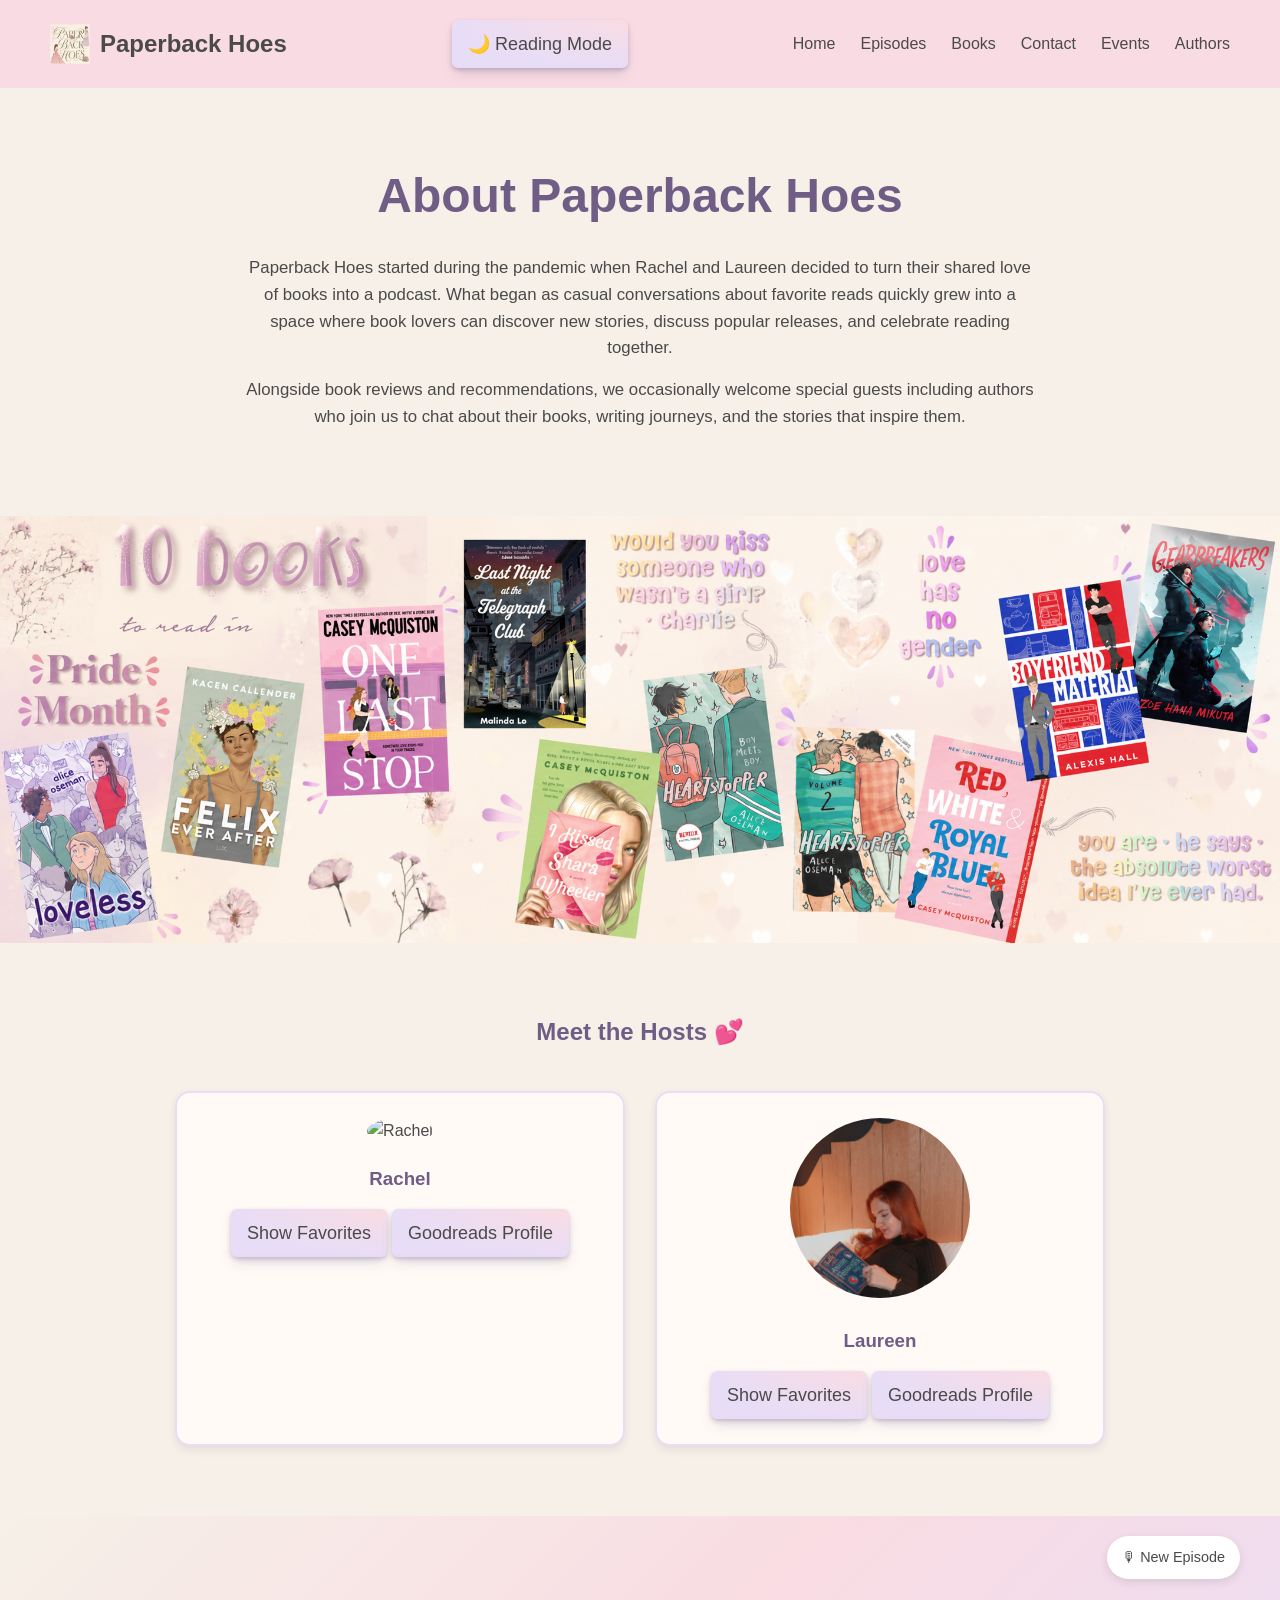
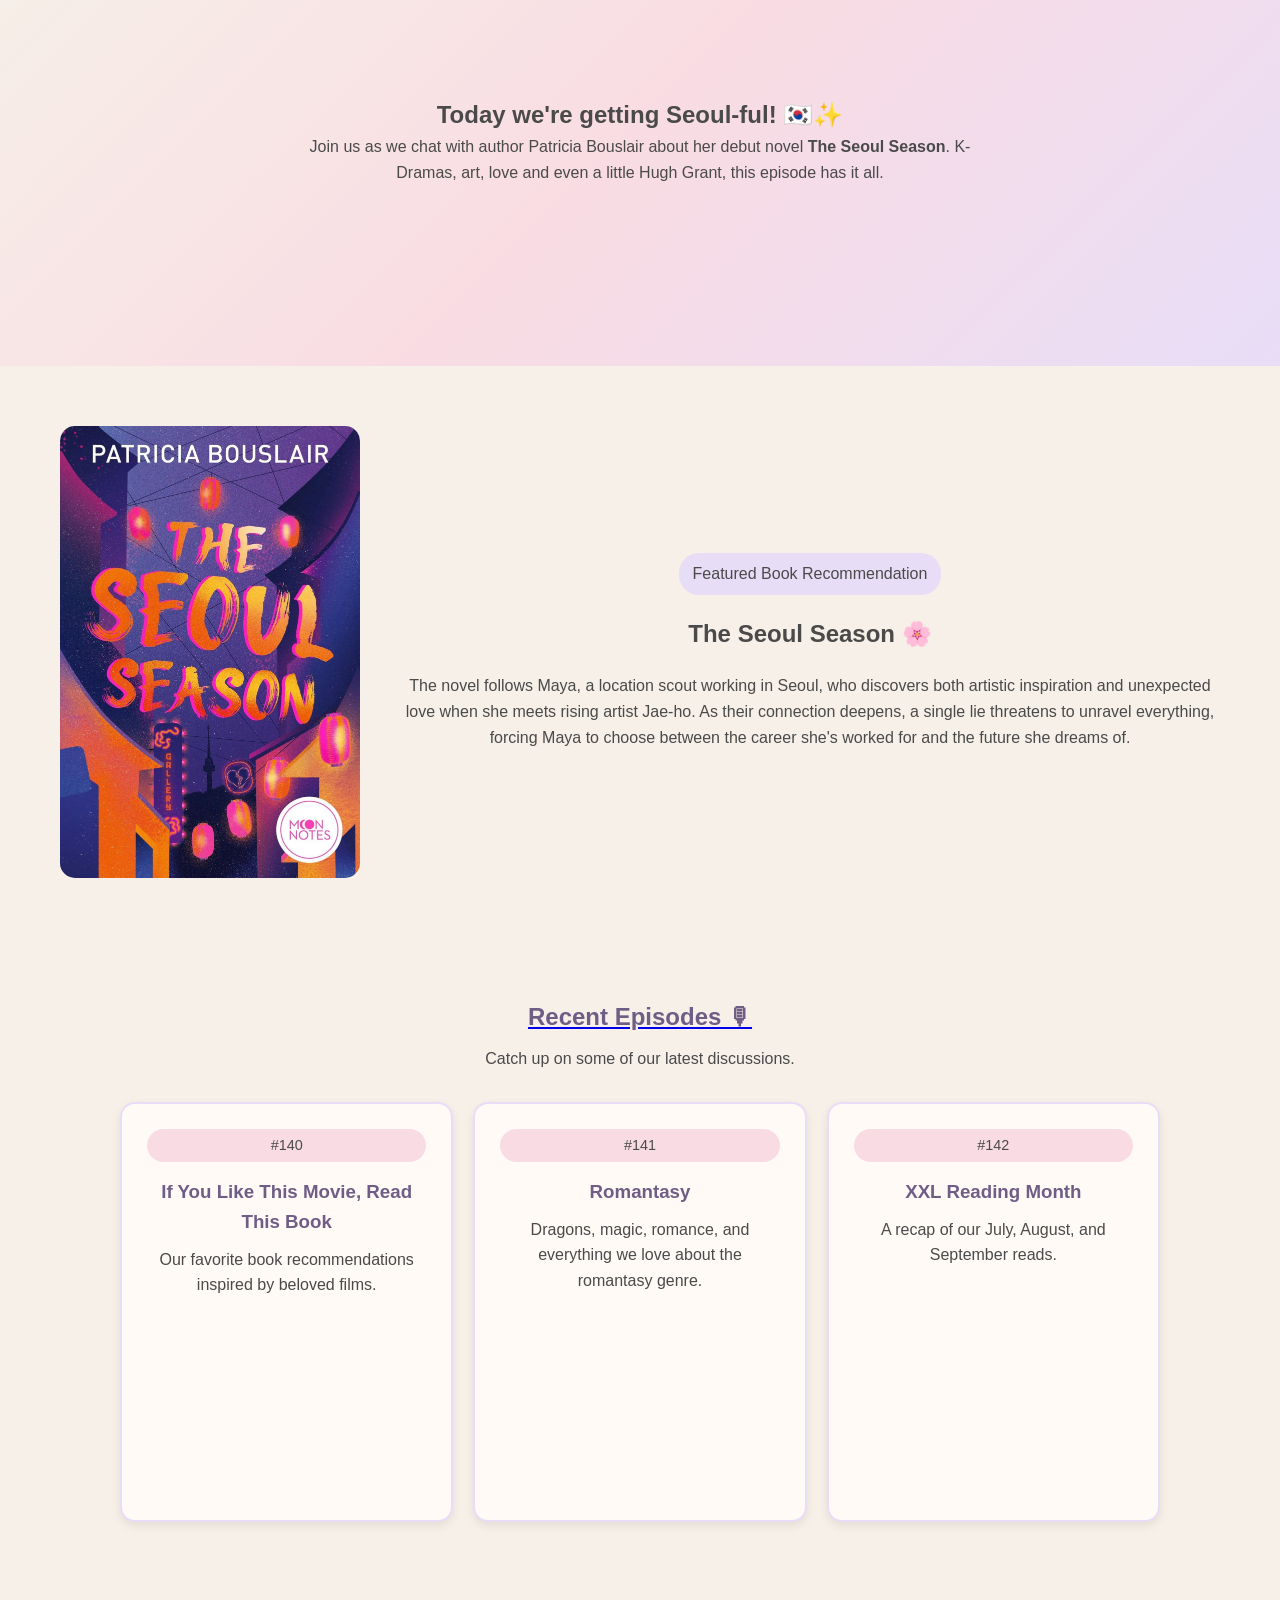
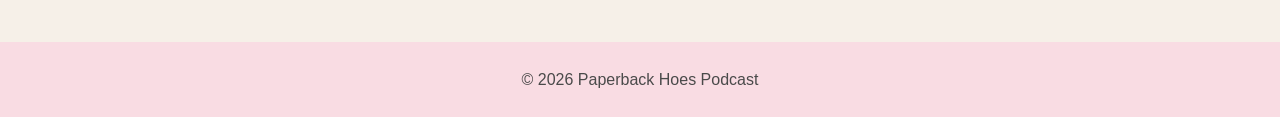
==== assignment3.html @ 50de9d7e "update buttons" ====
<!DOCTYPE html>
<html lang="en">
<head>
<meta charset="UTF-8">
<meta name="viewport" content="width=device-width, initial-scale=1.0">
<title>Paperback Hoes Podcast</title>
<link rel="stylesheet" href="css/style_assignment3.css">
</head>
<body>

<header>
    <div class="logo">
    <img src="images/cover.png" alt="Paperback Hoes Logo">
    <span>Paperback Hoes</span>
</div>

<button class="button-29">
    🌙 Reading Mode
</button>

    <nav>
        <ul>
            <li><a href="http://127.0.0.1:5500/assignment3.html">Home</a></li>
            <li><a href="http://127.0.0.1:5500/Episodes.html">Episodes</a></li>
            <li><a href="http://127.0.0.1:5500/Books.html">Books</a></li>
            <li><a href="http://127.0.0.1:5500/Contact.html">Contact</a></li>
            <li><a href="http://127.0.0.1:5500/Events.html">Events</a></li>
            <li><a href="http://127.0.0.1:5500/Authors.html">Authors</a></li>
        </ul>
    </nav>
</header>

<section class="about">

    <div class="about-text">
        <h1>About Paperback Hoes</h1>

        <p>
            Paperback Hoes started during the pandemic when Rachel and Laureen
            decided to turn their shared love of books into a podcast. What began
            as casual conversations about favorite reads quickly grew into a space
            where book lovers can discover new stories, discuss popular releases,
            and celebrate reading together.
        </p>

        <p>
            Alongside book reviews and recommendations, we occasionally welcome
            special guests including authors who join us to chat about their books,
            writing journeys, and the stories that inspire them.
        </p>

    </div>

</section>

<section class="banner">
    <img src="images/banner.png" alt="banner">

</section>

<section class="hosts">

    <h2>Meet the Hosts 💕</h2>

    <div class="hosts-container">

        <div class="host-card">

            <img src="images/Rachel.jpeg" alt="Rachel">

            <h3>Rachel</h3>

            <button class="button-29">Show Favorites</button>

            <div class="host-info">

                <p><strong>Favourite Series:</strong></p>
                <p>Throne of Glass</p>

                <p><strong>Favourite Standalone:</strong></p>
                <p>We Could Be Rats</p>

                <p><strong>Favourite Genre:</strong></p>
                <p>Fiction, Romance</p>

                <p><strong>Favourite Authors:</strong></p>
                <p>Emily R. Austin, Ali Hazelwood</p>

        </div>

            <a href="https://www.goodreads.com/user/show/84406194-rachel">
            <button class="button-29">Goodreads Profile</button>
            </a>

        </div>

        <div class="host-card">

            <img src="images/laureen.jpeg" alt="Laureen">

            <h3>Laureen</h3>

            <button class="button-29">Show Favorites</button>

            <div class="host-info">

                <p><strong>Favourite Series:</strong></p>
                <p>Sumpfloch Saga</p>

                <p><strong>Favourite Standalone:</strong></p>
                <p>Pride and Prejudice</p>

                <p><strong>Favourite Genre:</strong></p>
                <p>Fantasy</p>

                <p><strong>Favourite Author:</strong></p>
                <p>Ali Hazelwood</p>

        </div>

            <a href="https://www.goodreads.com/user/show/127442855-laureen-fay">
            <button class="button-29">Goodreads Profile</button>
            </a>

        </div>

    </div>

</section>


<section class="hero">

    <div class="sticker">🎙 New Episode</div>

    <h2>Today we're getting Seoul-ful! 🇰🇷✨</h2>

    <p>
        Join us as we chat with author Patricia Bouslair about
        her debut novel <strong>The Seoul Season</strong>.
        K-Dramas, art, love and even a little Hugh Grant,
        this episode has it all.
    </p>

</section>

<section class="episode">

    <div class="book-cover">
        <div class="placeholder">
            <img src="images/seoul.jpg" alt="The Seoul Season cover">
        </div>
    </div>

    <div class="episode-text">

        <div class="badge">
            Featured Book Recommendation
        </div>

        <h2>The Seoul Season 🌸</h2>

        <p>
            The novel follows Maya, a location scout working in Seoul, who discovers both artistic inspiration and unexpected love when she meets rising artist Jae-ho. 
            As their connection deepens, a single lie threatens to unravel everything, forcing Maya to choose between the career she's worked for and the future she dreams of.
        </p>

    </div>

</section>

<section class="recent-episodes">

    <a href="http://127.0.0.1:5500/Episodes.html">
    <h2>Recent Episodes 🎙</h2>
    </a>
    <p>Catch up on some of our latest discussions.</p>

    <div class="card-grid">

        <div class="card">
            <div class="episode-number">#140</div>
            <div class="card-content">
                <h3>If You Like This Movie, Read This Book</h3>
                <p>Our favorite book recommendations inspired by beloved films.</p>
            </div>

            <iframe
                src="https://open.spotify.com/embed/episode/0cV64gm0XC1V9WqXRkPX0o?theme=0"
                width="100%"
                height="152"
                frameborder="0"
                allow="autoplay; clipboard-write; encrypted-media; fullscreen; picture-in-picture">
            </iframe>
        </div>

        <div class="card">
            <div class="episode-number">#141</div>
            <div class="card-content">
                <h3>Romantasy</h3>
                <p>Dragons, magic, romance, and everything we love about the romantasy genre.</p>
            </div>

            <iframe
                src="https://open.spotify.com/embed/episode/1Q7d9I4uUA1XZAJbyN22fx?theme=0"
                width="100%"
                height="152"
                frameborder="0">
            </iframe>
        </div>

        <div class="card">
            <div class="episode-number">#142</div>
            <div class="card-content">
                <h3>XXL Reading Month</h3>
                <p>A recap of our July, August, and September reads.</p>
            </div>

            <iframe
                src="https://open.spotify.com/embed/episode/1L2dXxGiDwqfy2SEeNhaOF?theme=0"
                width="100%"
                height="152"
                frameborder="0">
            </iframe>
        </div>

    </div>

</section>

<footer>
    <p>© 2026 Paperback Hoes Podcast</p>
</footer>

<script src="js/script.js"></script>

</body>
</html>
---- css/style_assignment3.css ----
*{
    margin:0;
    padding:0;
    box-sizing:border-box;
}

body{
    font-family: Georgia, sans-serif;
    background:#F6F0E8;
    color:#4a4a4a;
    line-height:1.6;
}

h1{
    font-family: 'Great Vibes', 
}

header{
    background:#F9DCE3;
    padding:20px 50px;

    display:flex;
    justify-content:space-between;
    align-items:center;
}

.logo{
    display:flex;
    align-items:center;
    gap:10px;
    font-size:1.5rem;
    font-weight:bold;
}

.logo img{
    width:40px;
    height:40px;
    object-fit:cover;
}

body.dark-mode{
    background:#2d2d2d;
    color:white;
}

body.dark-mode header{
    background:#444;
}

body.dark-mode .about{
    background:#2d2d2d;
}

body.dark-mode .host-card{
    background:#444;
    color:white;
}

body.dark-mode footer{
    background:#444;
}

body.dark-mode .card{
    background:#444;
    color:white;
}

nav ul{
    display:flex;
    gap:25px;
    list-style:none;
}

nav a{
    text-decoration:none;
    color:#4a4a4a;
}

nav a:hover{
    color:#c68ab5; 
}

.banner{
    width:100%;
}

.banner img{
    width:100%;
    display:block;
    height:auto;
}

.about{
    display:flex;
    justify-content:center;
    padding:70px 50px;
    background:#F6F0E8;
}

.about-text{
    max-width:800px;
    text-align:center;
}

.about h1{
    margin-bottom:20px;
    font-size:3rem;
    color:#6f5d86;
}

.about p{
    margin-bottom:15px;
    font-size:1.05rem;
}

.hosts{
    padding:70px 50px;
    text-align:center;
}

.hosts h2{
    color:#6f5d86;
    margin-bottom:40px;
}

.hosts-container{
    display:flex;
    gap:30px;
    justify-content:center;
    flex-wrap:wrap;
}

.host-card{
    flex:1 1 350px;
    max-width:450px;

    background:#fffaf6;
    border:2px solid #E8DDF7;
    border-radius:15px;
    padding:25px;
    box-shadow:0 4px 10px rgba(0,0,0,.08);
}

.host-card img{
    width:180px;
    height:180px;
    object-fit:cover;
    border-radius:50%;
    margin-bottom:20px;
}

.host-info{
    display:none !important;
}

.host-info.show{
    display:block !important;
    margin-top:15px;
}

.host-card h3{
    color:#6f5d86;
    margin-bottom:15px;
}

.button-29 {
  align-items: center;
  appearance: none;
  background-image: radial-gradient(100% 100% at 100% 0, #F9DCE3 0, #E8DDF7 100%);
  border: 0;
  border-radius: 6px;
  box-shadow: rgba(111, 93, 134, .3) 0 2px 4px, rgba(111, 93, 134, .25) 0 7px 13px -3px, rgba(232, 221, 247, .6) 0 -3px 0 inset;
  box-sizing: border-box;
  color: #4a4a4a;
  cursor: pointer;
  display: inline-flex;
  font-family: Georgia, sans-serif;
  height: 48px;
  justify-content: center;
  line-height: 1;
  list-style: none;
  overflow: hidden;
  padding-left: 16px;
  padding-right: 16px;
  position: relative;
  text-align: left;
  text-decoration: none;
  transition: box-shadow .15s, transform .15s;
  user-select: none;
  -webkit-user-select: none;
  touch-action: manipulation;
  white-space: nowrap;
  will-change: box-shadow, transform;
  font-size: 18px;
}

.button-29:focus {
  box-shadow: #6f5d86 0 0 0 1.5px inset, rgba(111, 93, 134, .3) 0 2px 4px, rgba(111, 93, 134, .25) 0 7px 13px -3px, #6f5d86 0 -3px 0 inset;
}

.button-29:hover {
  box-shadow: rgba(111, 93, 134, .3) 0 4px 8px, rgba(111, 93, 134, .25) 0 7px 13px -3px, #6f5d86 0 -3px 0 inset;
  transform: translateY(-2px);
}

.button-29:active {
  box-shadow: #6f5d86 0 3px 7px inset;
  transform: translateY(2px);
}

.host-btn,
#themeBtn{
    display:inline-block;

    margin-top:15px;

    background:#F9DCE3;
    color:#4a4a4a;

    text-decoration:none;

    border:2px solid #4a4a4a;
    cursor:pointer;

    padding:10px 20px;
    border-radius:20px;

    font-size:1rem;
    font-family: Georgia, sans-serif;
    line-height:1.2;

    transition:0.3s ease;
}

.host-btn:hover,
#themeBtn:hover{
    background:#E8DDF7;
}

.hero{
    background:linear-gradient(
        135deg,
        #F6F0E8,
        #F9DCE3,
        #E8DDF7
    );

    min-height:50vh;

    display:flex;
    justify-content:center;
    align-items:center;
    flex-direction:column;

    text-align:center;
    padding:40px;
    position:relative;
}

.sticker{
    position:absolute;
    top:20px;
    right:40px;

    background:white;
    padding:10px 15px;
    border-radius:30px;
    font-size:.9rem;
    box-shadow:0 3px 8px rgba(0,0,0,.1);
}

.hero h1{
    font-size:3rem;
    margin-bottom:15px;
}

.hero p{
    max-width:700px;
}

.episode{
    display:flex;
    gap:40px;

    padding:60px;
    align-items:center;
}

.book-cover{
    max-width:300px;
}

.book-cover img{
    width:100%;
    height:auto;
    display:block;
    border-radius:15px;
}

.episode-text{
    flex:2;
    text-align:center;
}

.episode-text h2{
    margin-bottom:20px;
}

.badge{
    display:inline-block;
    background:#E8DDF7;
    padding:8px 14px;
    border-radius:20px;
    margin-bottom:20px;
}

.recent-episodes{
    padding:60px;
    text-align:center;
}

.recent-episodes h2{
    margin-bottom:10px;
    color:#6f5d86;
}

.recent-episodes p{
    margin-bottom:30px;
}

.card-grid{
    display:flex;
    flex-wrap:wrap;
    gap:20px;
}

.card{
    flex:1 1 250px;
    background:#fffaf6;
    border:2px solid #E8DDF7;
    border-radius:15px;
    padding:25px;
    box-shadow:0 4px 10px rgba(0,0,0,.08);
    display:flex;
    flex-direction:column;
}

.card-content{
    min-height:150px;
}

.card iframe{
    width:100%;
    margin-top:15px;
}

.card:hover{
    transform:translateY(-5px);
}

.card h3{
    color:#6f5d86;
    margin-bottom:10px;
}

.episode-number{
    display:inline-block;
    background:#F9DCE3;
    padding:5px 12px;
    border-radius:20px;
    margin-bottom:15px;
    font-size:0.9rem;
}

footer{
    background:#F9DCE3;
    text-align:center;
    padding:25px;
}

.random-book{
    text-align:center;
    padding:50px 50px 20px;
}

.random-book h1{
    color:#6f5d86;
    margin-bottom:10px;
    font-size:2.2rem;
}

.random-book p{
    max-width:600px;
    margin:0 auto 20px;
}

#floatingBooks{
    position:relative;
    width:100%;
    height:600px;
    overflow:hidden;
    transition: filter 0.5s ease;
}

#floatingBooks.blurred{
    filter: blur(4px) brightness(0.6);
}

#floatingBooks canvas{
    display:block;
}

.floating-book:hover{
    transform:scale(1.1);
}

/* Overlay-Backdrop */
.overlay-backdrop{
    display:none;
    position:fixed;
    top:0; left:0;
    width:100%; height:100%;
    background:rgba(0,0,0,0.5);
    z-index:1000;
    justify-content:center;
    align-items:center;
}

.overlay-backdrop.active{
    display:flex;
}

.book-display{
    display:flex;
    gap:30px;
    align-items:center;
    background:#fffaf6;
    border-radius:20px;
    padding:40px;
    max-width:700px;
    width:90%;
    box-shadow:0 20px 50px rgba(0,0,0,.3);
    position:relative;
}

.book-display img{
    width:220px;
    border-radius:12px;
    box-shadow:0 10px 25px rgba(0,0,0,.25);
}

.book-info-text{
    text-align:left;
}

.book-info-text h2{
    color:#6f5d86;
    margin-bottom:10px;
}

#closeOverlay{
    position:absolute;
    top:10px;
    right:15px;
    background:none;
    border:none;
    font-size:1.5rem;
    cursor:pointer;
}

.contact-content{
    display:flex;
    gap:50px;
    justify-content:center;
    align-items:flex-start;
    flex-wrap:wrap;
    padding:60px 50px 80px;
}

.contact-form-wrapper,
.instagram-wrapper{
    flex:1 1 400px;
    max-width:500px;
}

.contact-form-wrapper h2,
.instagram-wrapper h2{
    color:#6f5d86;
    margin-bottom:20px;
    text-align:center;
}

.contact-form{
    display:flex;
    flex-direction:column;
    gap:8px;

    background:#fffaf6;
    border:2px solid #E8DDF7;
    border-radius:15px;
    padding:30px;
    box-shadow:0 4px 10px rgba(0,0,0,.08);
}

.contact-form label{
    font-weight:bold;
    margin-top:10px;
    color:#4a4a4a;
}

.contact-form input[type="text"],
.contact-form textarea,
.contact-form select{
    padding:10px 12px;
    border:2px solid #E8DDF7;
    border-radius:10px;
    font-family:Georgia, sans-serif;
    font-size:1rem;
    background:#F6F0E8;
    color:#4a4a4a;
    resize:vertical;
}

.contact-form input[type="text"]:focus,
.contact-form textarea:focus,
.contact-form select:focus{
    outline:none;
    border-color:#c68ab5;
}

.role-select{
    border:none;
    margin-top:10px;
    padding:0;
}

.role-select legend{
    font-weight:bold;
    margin-bottom:8px;
}

.radio-label{
    margin-right:20px;
    font-weight:normal;
    display:inline-flex;
    align-items:center;
    gap:6px;
    cursor:pointer;
}

.instagram-wrapper{
    text-align:center;
}

.instagram-wrapper a{
    color:#6f5d86;
    font-weight:bold;
    text-decoration:none;
}

.instagram-wrapper a:hover{
    text-decoration:underline;
}

.instagram-feed{
    margin-top:20px;
    background:#fffaf6;
    border:2px solid #E8DDF7;
    border-radius:15px;
    padding:15px;
    box-shadow:0 4px 10px rgba(0,0,0,.08);
    min-height:300px;
}

.feed-placeholder{
    color:#999;
    padding:100px 20px;
    font-style:italic;
}

@media(max-width:768px){
    .contact-content{
        flex-direction:column;
        align-items:center;
    }
}

@media(max-width:768px){

    header{
        flex-direction:column;
        gap:15px;
    }

    .episode{
        flex-direction:column;
    }

    .hero h1{
        font-size:2rem;
    }
}

.search-bar{
    display:flex;
    justify-content:center;
    padding:0 60px;
    margin-bottom:25px;
}

.search-bar input{
    width:100%;
    max-width:450px;

    padding:12px 20px;
    border:2px solid #E8DDF7;
    border-radius:25px;

    font-family:Georgia, sans-serif;
    font-size:1rem;
    color:#4a4a4a;
    background:#fffaf6;
}

.search-bar input:focus{
    outline:none;
    border-color:#c68ab5;
}

.search-bar{
    display:flex;
    justify-content:center;
    align-items:center;
    gap:10px;
    padding:0 60px;
    margin-bottom:25px;
}

#filterToggleBtn:hover{
    background:#E8DDF7;
}

#filterToggleBtn.active{
    background:#6f5d86;
    color:#fffaf6;
    border-color:#6f5d86;
}

.tag-filter{
    display:none;   
    flex-wrap:wrap;
    justify-content:center;
    gap:10px;

    padding:0 60px;
    margin-bottom:35px;
}

.tag-filter.show{
    display:flex;   
}

.tag-btn{
    background:#F9DCE3;
    color:#4a4a4a;

    border:2px solid #4a4a4a;
    cursor:pointer;

    padding:8px 18px;
    border-radius:20px;

    font-size:0.9rem;
    font-family:Georgia, sans-serif;

    transition:0.3s ease;
}

.tag-btn:hover{
    background:#E8DDF7;
}

.tag-btn.active{
    background:#6f5d86;
    color:#fffaf6;
    border-color:#6f5d86;
}

.tags{
    margin-top:12px;
    display:flex;
    flex-wrap:wrap;
    gap:6px;
}

.tag-badge{
    display:inline-block;
    background:#E8DDF7;
    color:#4a4a4a;

    border-radius:12px;
    padding:4px 12px;
    font-size:0.8rem;
}

.no-results{
    text-align:center;
    color:#999;
    font-style:italic;
    padding:40px 0;
}

.card-grid{
    padding:0 60px 60px;
}

body.dark-mode .search-bar input{
    background:#444;
    color:white;
    border-color:#666;
}

body.dark-mode .tag-btn{
    background:#555;
    color:white;
    border-color:#888;
}

body.dark-mode .tag-btn.active{
    background:#E8DDF7;
    color:#2d2d2d;
    border-color:#E8DDF7;
}

body.dark-mode .tag-badge{
    background:#555;
    color:white;
}

body.dark-mode .no-results{
    color:#aaa;
}

body.dark-mode #filterToggleBtn{
    background:#555;
    color:white;
    border-color:#888;
}

body.dark-mode #filterToggleBtn.active{
    background:#E8DDF7;
    color:#2d2d2d;
}

#map {
    height: 600px;
    width: 100%;
}
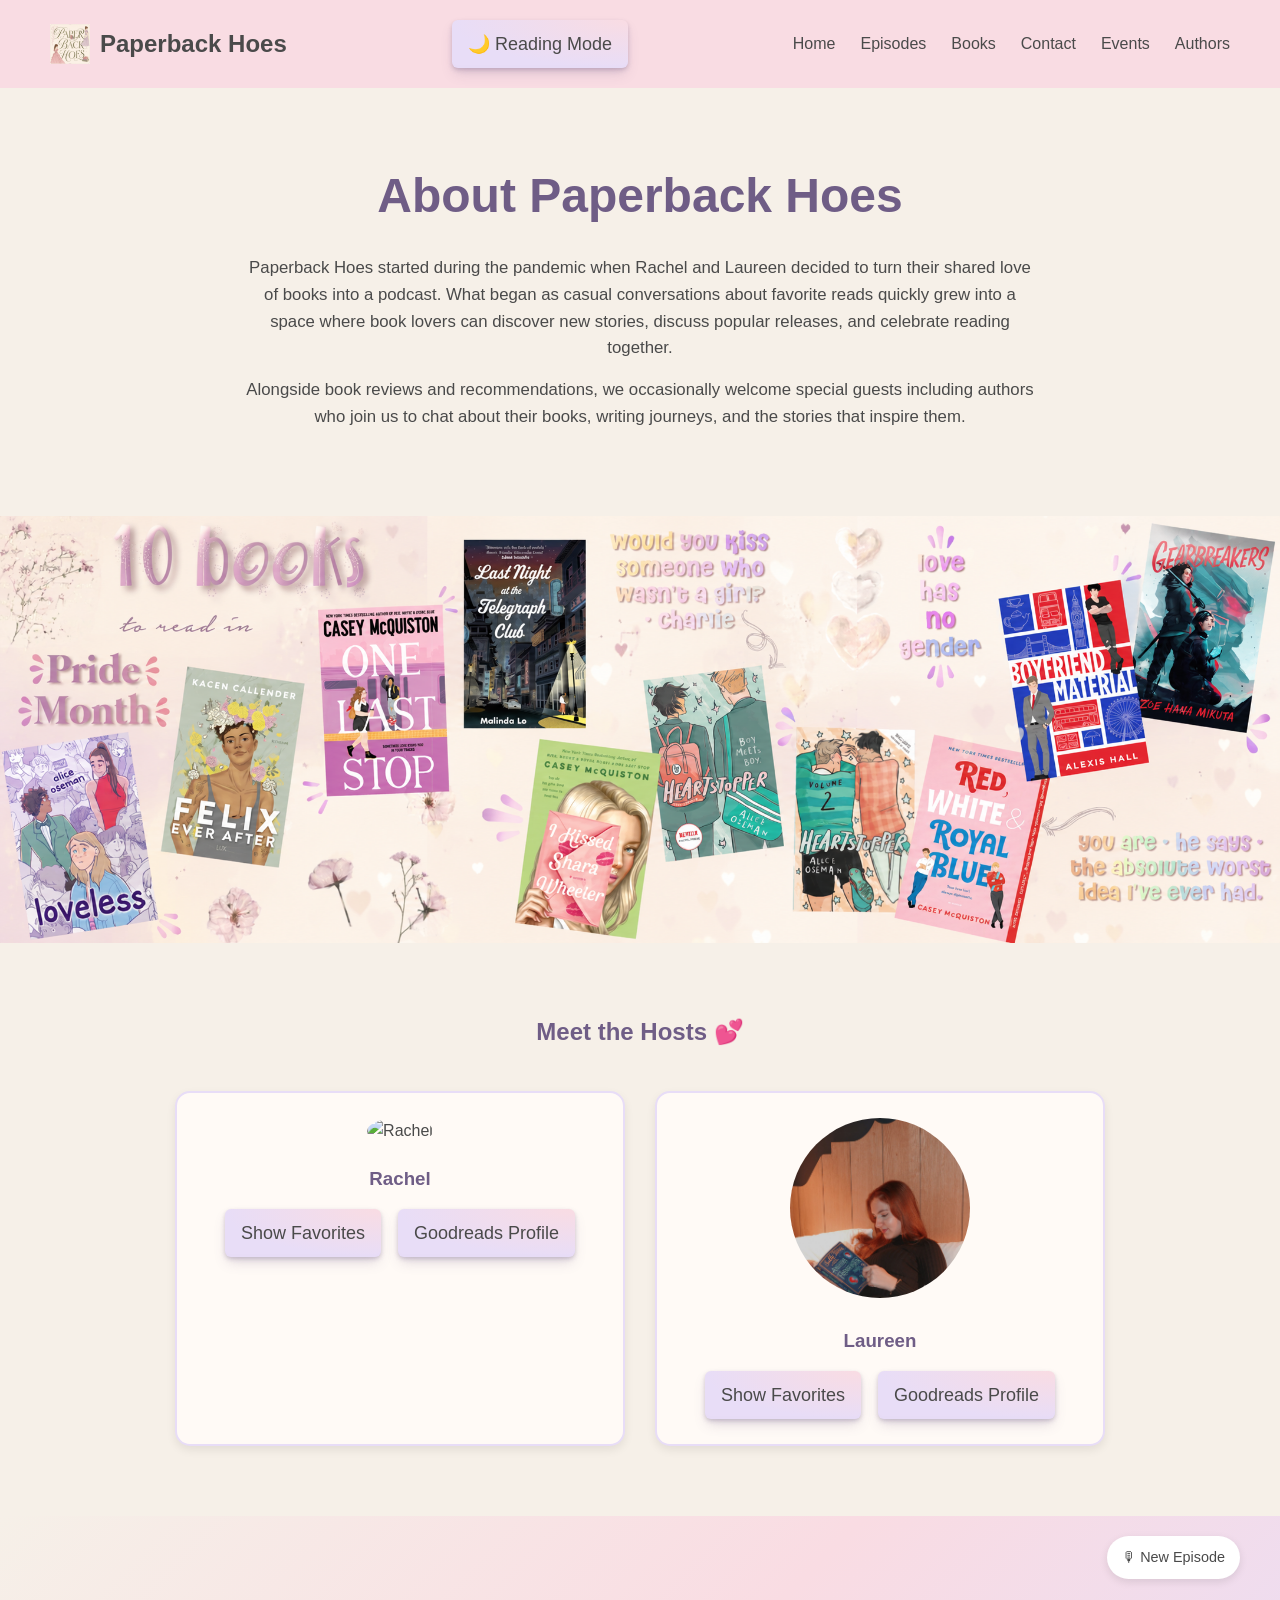
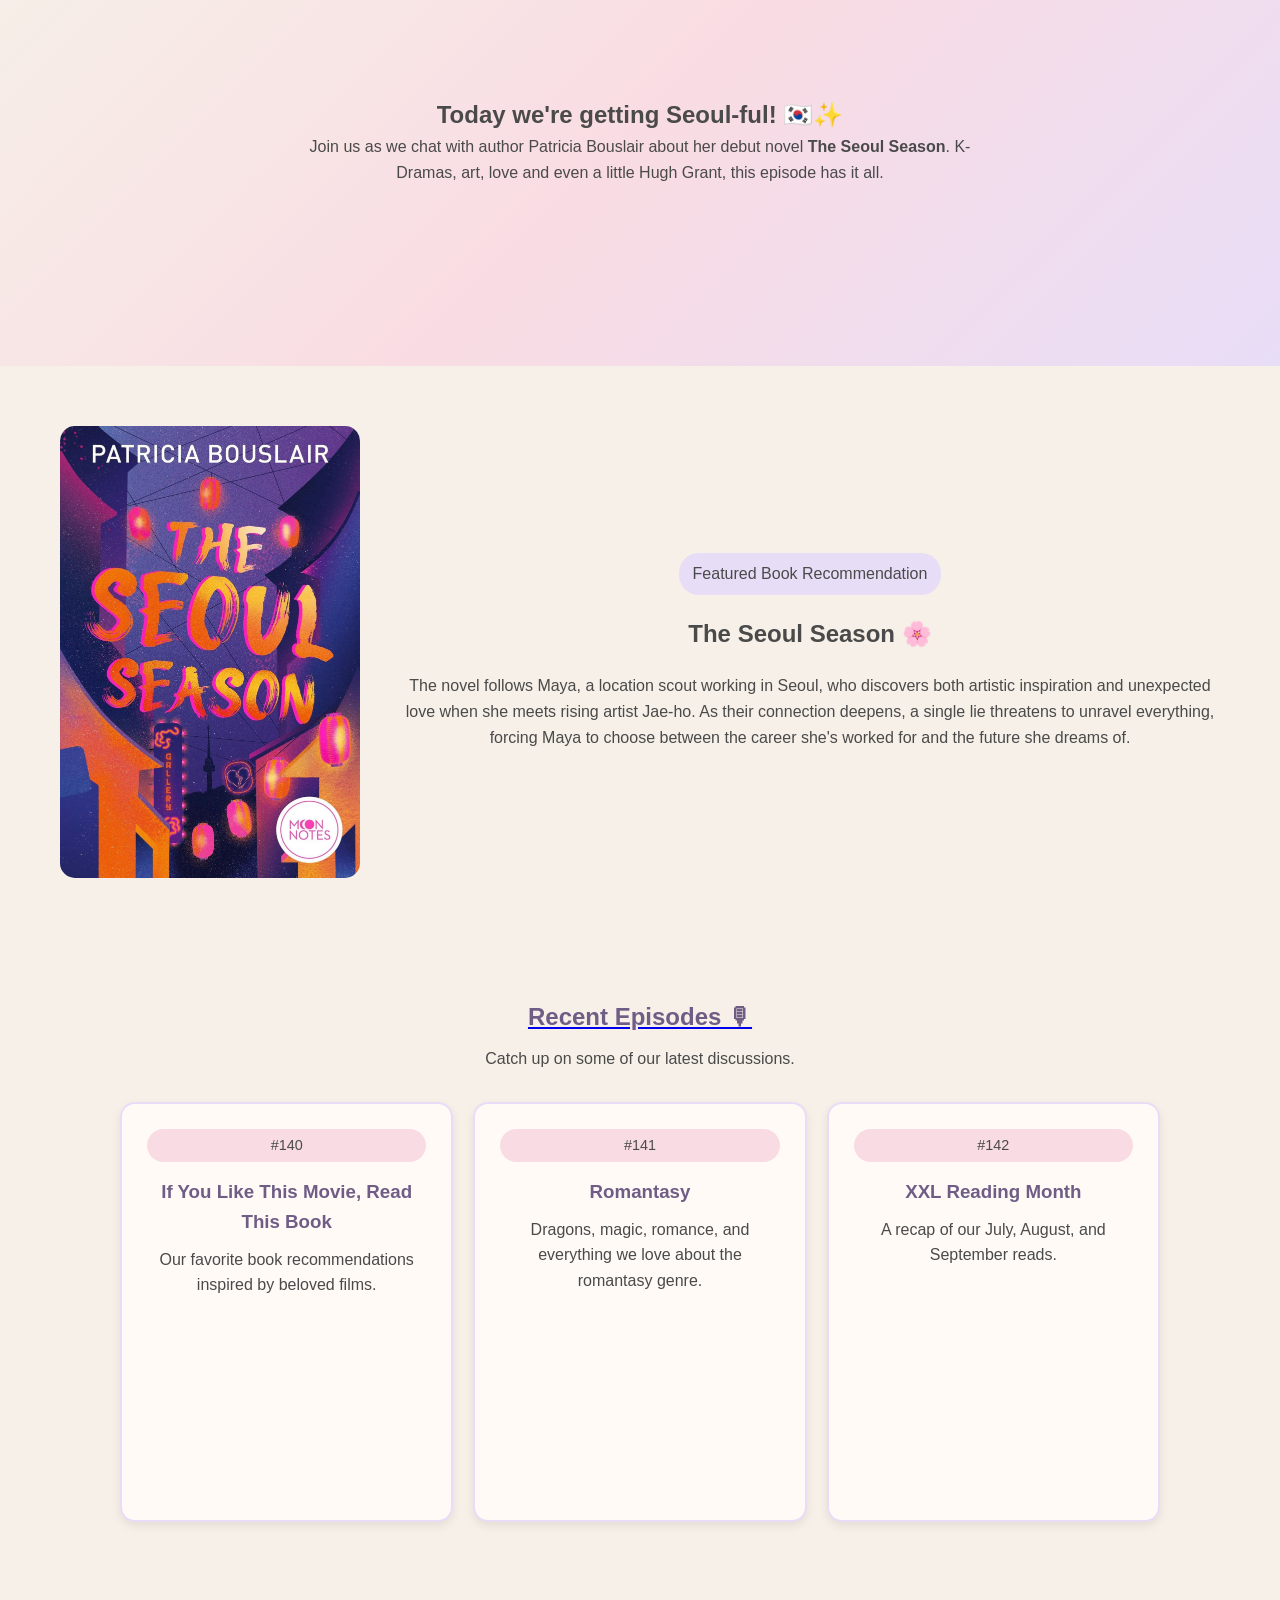
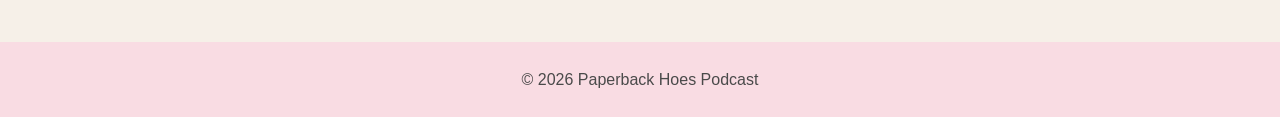
==== commit 00e45687: "update episode page" ====
--- a/assignment3.html
+++ b/assignment3.html
@@ -14,7 +14,7 @@
     <span>Paperback Hoes</span>
 </div>
 
-<button class="button-29">
+<button class="button-29" id="themeBtn">
     🌙 Reading Mode
 </button>
 
@@ -70,7 +70,7 @@
 
             <h3>Rachel</h3>
 
-            <button class="button-29">Show Favorites</button>
+            <button class="host-btn">Show Favorites</button>
 
             <div class="host-info">
 
@@ -100,7 +100,7 @@
 
             <h3>Laureen</h3>
 
-            <button class="button-29">Show Favorites</button>
+            <button class="host-btn">Show Favorites</button>
 
             <div class="host-info">
 
@@ -148,7 +148,7 @@
 
     <div class="book-cover">
         <div class="placeholder">
-            <img src="images/seoul.jpg" alt="The Seoul Season cover">
+            <img src="images/seoul.jpeg" alt="The Seoul Season cover">
         </div>
     </div>
 
--- a/css/style_assignment3.css
+++ b/css/style_assignment3.css
@@ -163,6 +163,8 @@
     margin-bottom:15px;
 }
 
+.host-btn,
+#themeBtn,
 .button-29 {
   align-items: center;
   appearance: none;
@@ -198,43 +200,20 @@
   box-shadow: #6f5d86 0 0 0 1.5px inset, rgba(111, 93, 134, .3) 0 2px 4px, rgba(111, 93, 134, .25) 0 7px 13px -3px, #6f5d86 0 -3px 0 inset;
 }
 
+.host-btn:hover,
+#themeBtn:hover,
 .button-29:hover {
   box-shadow: rgba(111, 93, 134, .3) 0 4px 8px, rgba(111, 93, 134, .25) 0 7px 13px -3px, #6f5d86 0 -3px 0 inset;
   transform: translateY(-2px);
 }
 
+.host-btn{
+    margin-right: 12px;
+}
+
 .button-29:active {
   box-shadow: #6f5d86 0 3px 7px inset;
   transform: translateY(2px);
-}
-
-.host-btn,
-#themeBtn{
-    display:inline-block;
-
-    margin-top:15px;
-
-    background:#F9DCE3;
-    color:#4a4a4a;
-
-    text-decoration:none;
-
-    border:2px solid #4a4a4a;
-    cursor:pointer;
-
-    padding:10px 20px;
-    border-radius:20px;
-
-    font-size:1rem;
-    font-family: Georgia, sans-serif;
-    line-height:1.2;
-
-    transition:0.3s ease;
-}
-
-.host-btn:hover,
-#themeBtn:hover{
-    background:#E8DDF7;
 }
 
 .hero{
@@ -329,13 +308,13 @@
 }
 
 .card-grid{
-    display:flex;
-    flex-wrap:wrap;
+    display:grid;
+    grid-template-columns: repeat(auto-fill, minmax(280px, 1fr));
     gap:20px;
+    align-items:stretch;
 }
 
 .card{
-    flex:1 1 250px;
     background:#fffaf6;
     border:2px solid #E8DDF7;
     border-radius:15px;
@@ -343,15 +322,31 @@
     box-shadow:0 4px 10px rgba(0,0,0,.08);
     display:flex;
     flex-direction:column;
+    height:100%;
+    overflow:hidden;
 }
 
 .card-content{
-    min-height:150px;
+    flex:1;
+    display:flex;
+    flex-direction:column;
+}
+
+.card-content p{
+    display:-webkit-box;
+    -webkit-line-clamp:3;
+    line-clamp:3;
+    -webkit-box-orient:vertical;
+    overflow:hidden;
+    text-overflow:ellipsis;
 }
 
 .card iframe{
     width:100%;
+    max-width:100%;
+    display:block;
     margin-top:15px;
+    border:none;
 }
 
 .card:hover{
@@ -380,13 +375,7 @@
 
 .random-book{
     text-align:center;
-    padding:50px 50px 20px;
-}
-
-.random-book h1{
-    color:#6f5d86;
-    margin-bottom:10px;
-    font-size:2.2rem;
+    padding:20px 50px 20px;
 }
 
 .random-book p{
@@ -714,6 +703,14 @@
     padding:0 60px 60px;
 }
 
+.card-book-cover {
+    width: 100%;
+    height: 320px;
+    object-fit: cover;
+    border-radius: 10px;
+    margin-bottom: 20px;
+}
+
 body.dark-mode .search-bar input{
     background:#444;
     color:white;
@@ -755,4 +752,193 @@
 #map {
     height: 600px;
     width: 100%;
+    max-width: 900px;
+    margin: 0 auto 60px;
+    border-radius: 15px;
+    overflow: hidden;
+}
+
+.event-overlay {
+    position: fixed;
+    inset: 0;
+
+    display: flex;
+    justify-content: center;
+    align-items: center;
+
+    background: rgba(45, 45, 45, 0.45);
+
+    backdrop-filter: blur(7px);
+    -webkit-backdrop-filter: blur(7px);
+
+    z-index: 9999;
+
+    opacity: 0;
+    visibility: hidden;
+
+    transition: opacity 0.3s ease, visibility 0.3s ease;
+}
+
+.event-overlay.active {
+    opacity: 1;
+    visibility: visible;
+}
+
+.event-modal {
+    position: relative;
+
+    display: flex;
+
+    width: 90%;
+    max-width: 800px;
+
+    background: #fffaf6;
+
+    border: 2px solid #E8DDF7;
+    border-radius: 20px;
+
+    overflow: hidden;
+
+    box-shadow: 0 20px 50px rgba(0,0,0,.3);
+
+    transform: translateY(20px) scale(0.97);
+
+    transition: transform 0.3s ease;
+}
+
+.event-overlay.active .event-modal {
+    transform: translateY(0) scale(1);
+}
+
+.event-modal img {
+    width: 45%;
+    min-height: 400px;
+
+    object-fit: cover;
+}
+
+.event-content {
+    flex: 1;
+
+    padding: 45px;
+
+    display: flex;
+    flex-direction: column;
+    justify-content: center;
+}
+
+
+.event-city {
+    color: #c68ab5;
+
+    text-transform: uppercase;
+    letter-spacing: 2px;
+
+    font-size: 0.85rem;
+    font-weight: bold;
+
+    margin-bottom: 10px;
+}
+
+
+.event-content h2 {
+    color: #6f5d86;
+
+    font-size: 2.3rem;
+
+    margin-bottom: 15px;
+}
+
+
+.event-date {
+    display: inline-block;
+
+    background: #E8DDF7;
+
+    padding: 7px 14px;
+
+    border-radius: 20px;
+
+    font-size: 0.9rem;
+    font-weight: bold;
+
+    width: fit-content;
+
+    margin-bottom: 20px;
+}
+
+
+.event-content #event-description {
+    line-height: 1.7;
+}
+
+.event-close {
+    position: absolute;
+
+    top: 12px;
+    right: 12px;
+
+    width: 40px;
+    height: 40px;
+
+    border: none;
+    border-radius: 50%;
+
+    background: #F9DCE3;
+
+    color: #4a4a4a;
+
+    font-size: 1.6rem;
+
+    cursor: pointer;
+
+    z-index: 2;
+
+    transition: 0.3s ease;
+}
+
+
+.event-close:hover {
+    background: #E8DDF7;
+
+    transform: rotate(90deg);
+}
+
+body.dark-mode .event-modal {
+    background: #444;
+    color: white;
+}
+
+body.dark-mode .event-content h2 {
+    color: #E8DDF7;
+}
+
+body.dark-mode .event-close {
+    background: #E8DDF7;
+    color: #2d2d2d;
+}
+
+@media (max-width: 700px) {
+
+    .event-modal {
+        flex-direction: column;
+
+        max-height: 90vh;
+
+        overflow-y: auto;
+    }
+
+    .event-modal img {
+        width: 100%;
+        height: 250px;
+        min-height: 0;
+    }
+
+    .event-content {
+        padding: 30px;
+    }
+
+    .event-content h2 {
+        font-size: 1.8rem;
+    }
 }
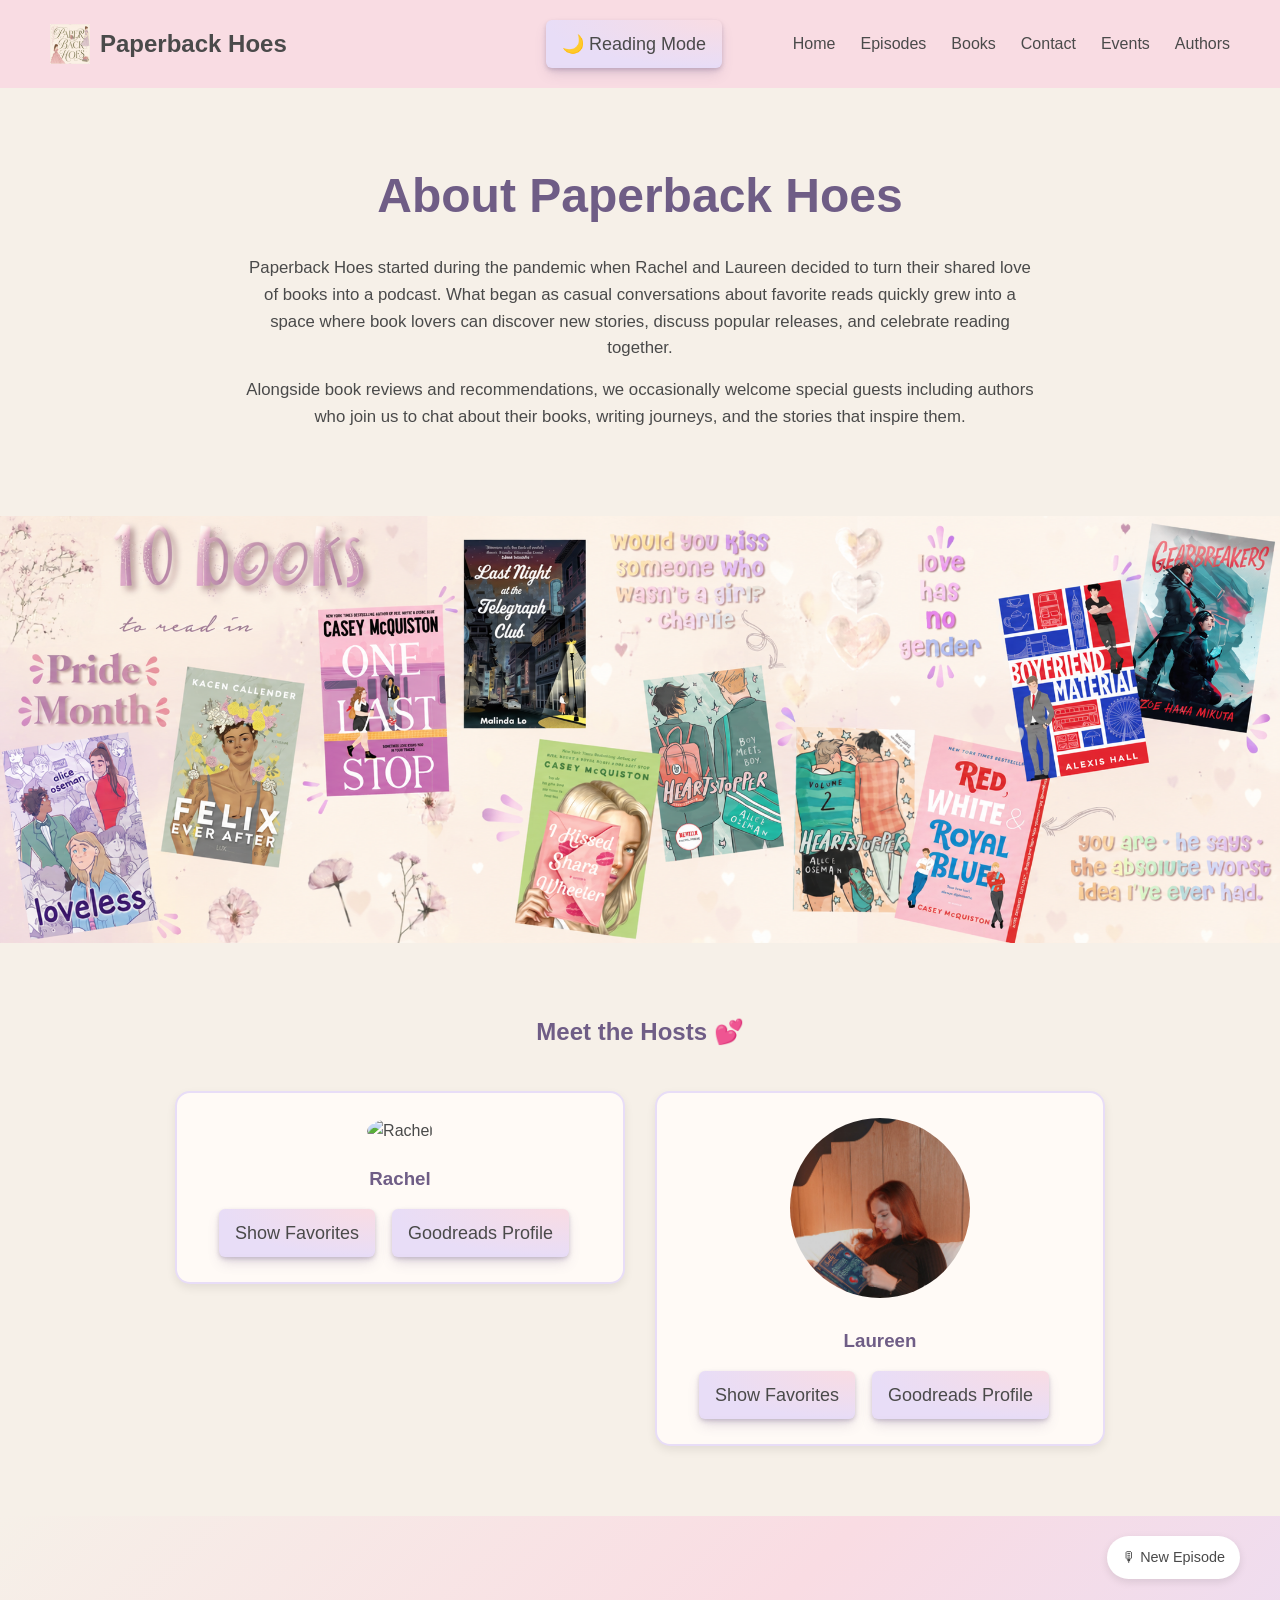
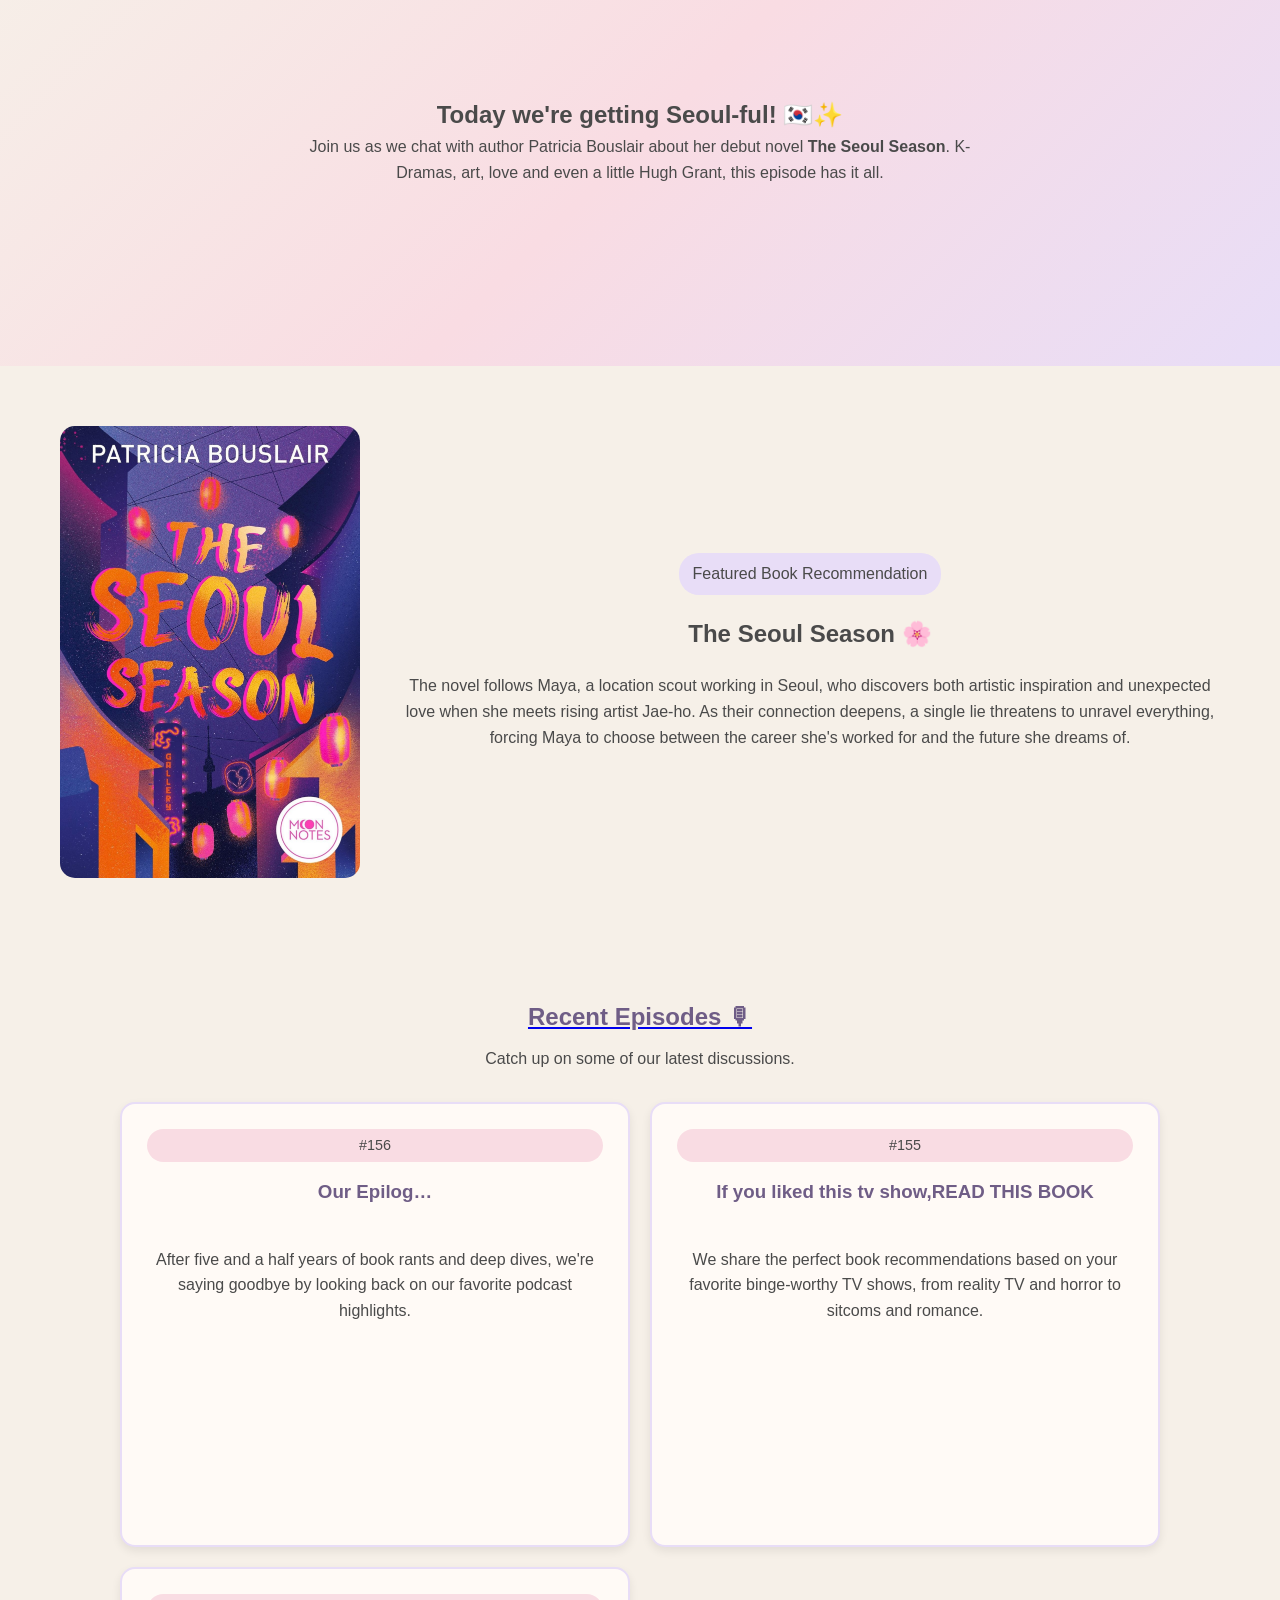
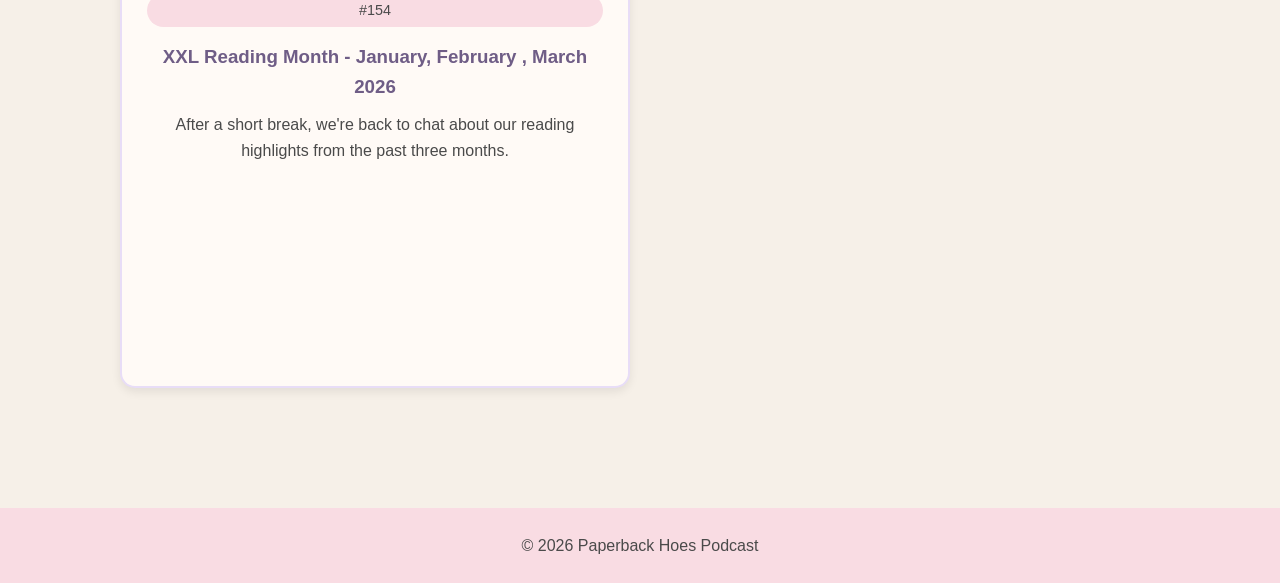
==== commit 6f6a4914: "update cards" ====
--- a/assignment3.html
+++ b/assignment3.html
@@ -179,14 +179,14 @@
     <div class="card-grid">
 
         <div class="card">
-            <div class="episode-number">#140</div>
+            <div class="episode-number">#156</div>
             <div class="card-content">
-                <h3>If You Like This Movie, Read This Book</h3>
-                <p>Our favorite book recommendations inspired by beloved films.</p>
+                <h3>Our Epilog…</h3>
+                <p>After five and a half years of book rants and deep dives, we're saying goodbye by looking back on our favorite podcast highlights.</p>
             </div>
 
             <iframe
-                src="https://open.spotify.com/embed/episode/0cV64gm0XC1V9WqXRkPX0o?theme=0"
+                src="https://open.spotify.com/embed/episode/4tiE4qY6LY1gNNeCX5TkGf?theme=0"
                 width="100%"
                 height="152"
                 frameborder="0"
@@ -195,32 +195,34 @@
         </div>
 
         <div class="card">
-            <div class="episode-number">#141</div>
+            <div class="episode-number">#155</div>
             <div class="card-content">
-                <h3>Romantasy</h3>
-                <p>Dragons, magic, romance, and everything we love about the romantasy genre.</p>
-            </div>
+                <h3>If you liked this tv show,READ THIS BOOK</h3>
+                <p>We share the perfect book recommendations based on your favorite binge-worthy TV shows, from reality TV and horror to sitcoms and romance.</p>
+        </div>
 
             <iframe
-                src="https://open.spotify.com/embed/episode/1Q7d9I4uUA1XZAJbyN22fx?theme=0"
+                src="https://open.spotify.com/embed/episode/0Ch9KAE8AILzZSP476qrtH?theme=0"
                 width="100%"
                 height="152"
-                frameborder="0">
+                frameborder="0"
+                allow="autoplay; clipboard-write; encrypted-media; fullscreen; picture-in-picture">
             </iframe>
         </div>
 
         <div class="card">
-            <div class="episode-number">#142</div>
-            <div class="card-content">
-                <h3>XXL Reading Month</h3>
-                <p>A recap of our July, August, and September reads.</p>
-            </div>
+        <div class="episode-number">#154</div>
+        <div class="card-content">
+            <h3>XXL Reading Month - January, February , March 2026</h3>
+            <p>After a short break, we're back to chat about our reading highlights from the past three months.</p>
+        </div>
 
             <iframe
-                src="https://open.spotify.com/embed/episode/1L2dXxGiDwqfy2SEeNhaOF?theme=0"
+                src="https://open.spotify.com/embed/episode/2VPAhWcRY93mxbFCHllkCA?theme=0"
                 width="100%"
                 height="152"
-                frameborder="0">
+                frameborder="0"
+                allow="autoplay; clipboard-write; encrypted-media; fullscreen; picture-in-picture">
             </iframe>
         </div>
 
--- a/css/style_assignment3.css
+++ b/css/style_assignment3.css
@@ -19,9 +19,10 @@
     background:#F9DCE3;
     padding:20px 50px;
 
-    display:flex;
-    justify-content:space-between;
+    display:grid;
+    grid-template-columns: minmax(0, 1fr) auto minmax(0, 1fr);
     align-items:center;
+    gap: 20px;
 }
 
 .logo{
@@ -30,6 +31,7 @@
     gap:10px;
     font-size:1.5rem;
     font-weight:bold;
+    justify-self:start;
 }
 
 .logo img{
@@ -39,16 +41,28 @@
 }
 
 body.dark-mode{
-    background:#2d2d2d;
+    background:#444;
     color:white;
 }
 
 body.dark-mode header{
+    background:#6f5d86;
+}
+
+body.dark-mode nav a{
+    color:white;
+}
+
+body.dark-mode nav a:hover{
+    color:#c68ab5;
+}
+
+body.dark-mode .about{
     background:#444;
 }
 
-body.dark-mode .about{
-    background:#2d2d2d;
+body.dark-mode .about h1{
+    color:#c68ab5;
 }
 
 body.dark-mode .host-card{
@@ -56,6 +70,15 @@
     color:white;
 }
 
+body.dark-mode .hosts h2{
+    color:#c68ab5;
+    margin-bottom:40px;
+}
+body.dark-mode .host-card h3{
+    color:#c68ab5;
+    margin-bottom:10px;
+}
+
 body.dark-mode footer{
     background:#444;
 }
@@ -63,6 +86,10 @@
 body.dark-mode .card{
     background:#444;
     color:white;
+}
+
+nav{
+    justify-self:end;
 }
 
 nav ul{
@@ -128,6 +155,7 @@
     gap:30px;
     justify-content:center;
     flex-wrap:wrap;
+    align-items:flex-start;
 }
 
 .host-card{
@@ -179,11 +207,14 @@
   font-family: Georgia, sans-serif;
   height: 48px;
   justify-content: center;
+  justify-self: center;
   line-height: 1;
   list-style: none;
   overflow: hidden;
   padding-left: 16px;
   padding-right: 16px;
+  margin-right: 12px;
+  min-width: 16s0px;
   position: relative;
   text-align: left;
   text-decoration: none;
@@ -309,9 +340,9 @@
 
 .card-grid{
     display:grid;
-    grid-template-columns: repeat(auto-fill, minmax(280px, 1fr));
+    grid-template-columns: repeat(auto-fill, minmax(340px, 1fr));
     gap:20px;
-    align-items:stretch;
+    align-items:start;
 }
 
 .card{
@@ -322,8 +353,17 @@
     box-shadow:0 4px 10px rgba(0,0,0,.08);
     display:flex;
     flex-direction:column;
-    height:100%;
-    overflow:hidden;
+    overflow:visible;
+}
+
+.card iframe{
+    width:100%;
+    min-width:300px;
+    max-width:100%;
+    display:block;
+    margin-top:15px;
+    border:none;
+    border-radius:12px;
 }
 
 .card-content{
@@ -341,14 +381,6 @@
     text-overflow:ellipsis;
 }
 
-.card iframe{
-    width:100%;
-    max-width:100%;
-    display:block;
-    margin-top:15px;
-    border:none;
-}
-
 .card:hover{
     transform:translateY(-5px);
 }
@@ -356,6 +388,12 @@
 .card h3{
     color:#6f5d86;
     margin-bottom:10px;
+    min-height: 3.2em;
+    display:-webkit-box;
+    -webkit-line-clamp:2;
+    line-clamp:2;
+    -webkit-box-orient:vertical;
+    overflow:hidden;
 }
 
 .episode-number{
@@ -371,90 +409,6 @@
     background:#F9DCE3;
     text-align:center;
     padding:25px;
-}
-
-.random-book{
-    text-align:center;
-    padding:20px 50px 20px;
-}
-
-.random-book p{
-    max-width:600px;
-    margin:0 auto 20px;
-}
-
-#floatingBooks{
-    position:relative;
-    width:100%;
-    height:600px;
-    overflow:hidden;
-    transition: filter 0.5s ease;
-}
-
-#floatingBooks.blurred{
-    filter: blur(4px) brightness(0.6);
-}
-
-#floatingBooks canvas{
-    display:block;
-}
-
-.floating-book:hover{
-    transform:scale(1.1);
-}
-
-/* Overlay-Backdrop */
-.overlay-backdrop{
-    display:none;
-    position:fixed;
-    top:0; left:0;
-    width:100%; height:100%;
-    background:rgba(0,0,0,0.5);
-    z-index:1000;
-    justify-content:center;
-    align-items:center;
-}
-
-.overlay-backdrop.active{
-    display:flex;
-}
-
-.book-display{
-    display:flex;
-    gap:30px;
-    align-items:center;
-    background:#fffaf6;
-    border-radius:20px;
-    padding:40px;
-    max-width:700px;
-    width:90%;
-    box-shadow:0 20px 50px rgba(0,0,0,.3);
-    position:relative;
-}
-
-.book-display img{
-    width:220px;
-    border-radius:12px;
-    box-shadow:0 10px 25px rgba(0,0,0,.25);
-}
-
-.book-info-text{
-    text-align:left;
-}
-
-.book-info-text h2{
-    color:#6f5d86;
-    margin-bottom:10px;
-}
-
-#closeOverlay{
-    position:absolute;
-    top:10px;
-    right:15px;
-    background:none;
-    border:none;
-    font-size:1.5rem;
-    cursor:pointer;
 }
 
 .contact-content{
@@ -738,17 +692,6 @@
     color:#aaa;
 }
 
-body.dark-mode #filterToggleBtn{
-    background:#555;
-    color:white;
-    border-color:#888;
-}
-
-body.dark-mode #filterToggleBtn.active{
-    background:#E8DDF7;
-    color:#2d2d2d;
-}
-
 #map {
     height: 600px;
     width: 100%;
@@ -872,36 +815,30 @@
     line-height: 1.7;
 }
 
-.event-close {
+.event-close{
     position: absolute;
-
     top: 12px;
     right: 12px;
-
     width: 40px;
     height: 40px;
-
     border: none;
     border-radius: 50%;
-
     background: #F9DCE3;
-
     color: #4a4a4a;
-
     font-size: 1.6rem;
-
+    line-height: 1;
+    display: flex;
+    align-items: center;
+    justify-content: center;
+    padding: 0;
     cursor: pointer;
-
     z-index: 2;
-
     transition: 0.3s ease;
 }
 
 
 .event-close:hover {
     background: #E8DDF7;
-
-    transform: rotate(90deg);
 }
 
 body.dark-mode .event-modal {
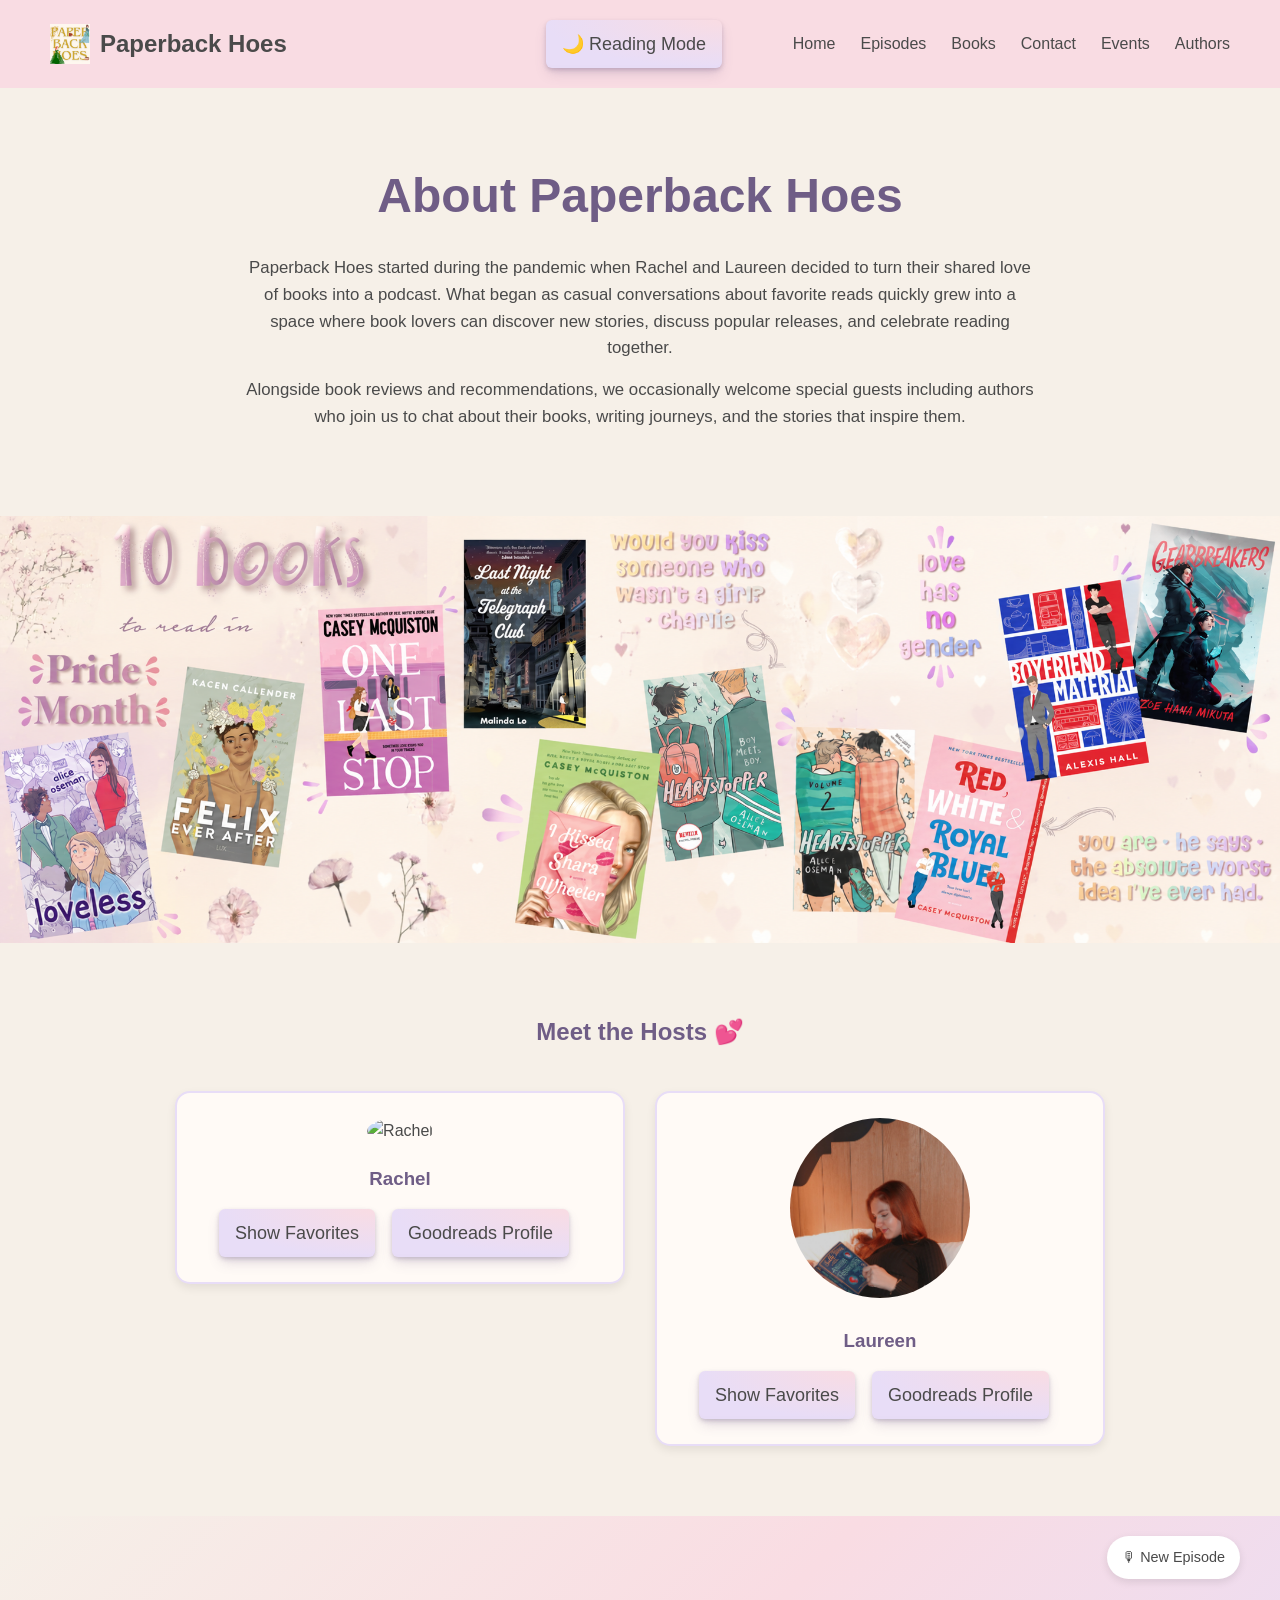
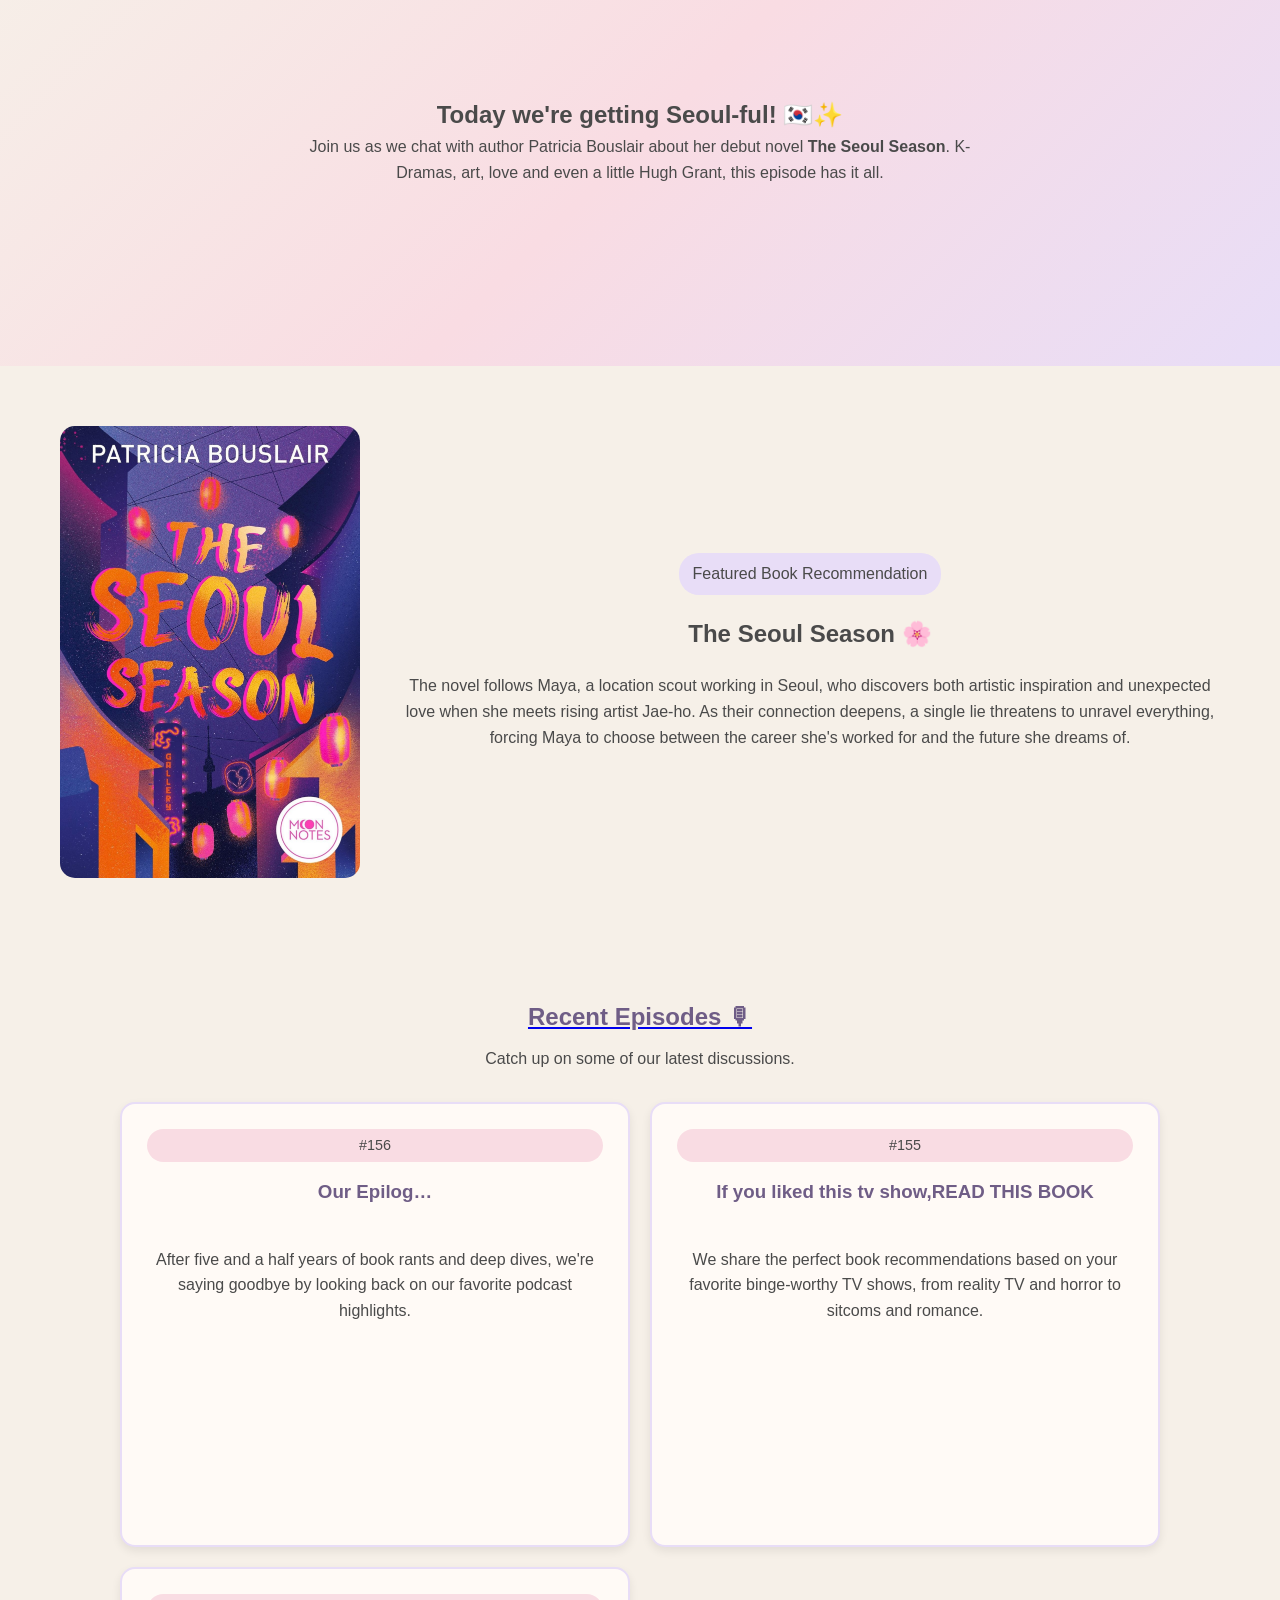
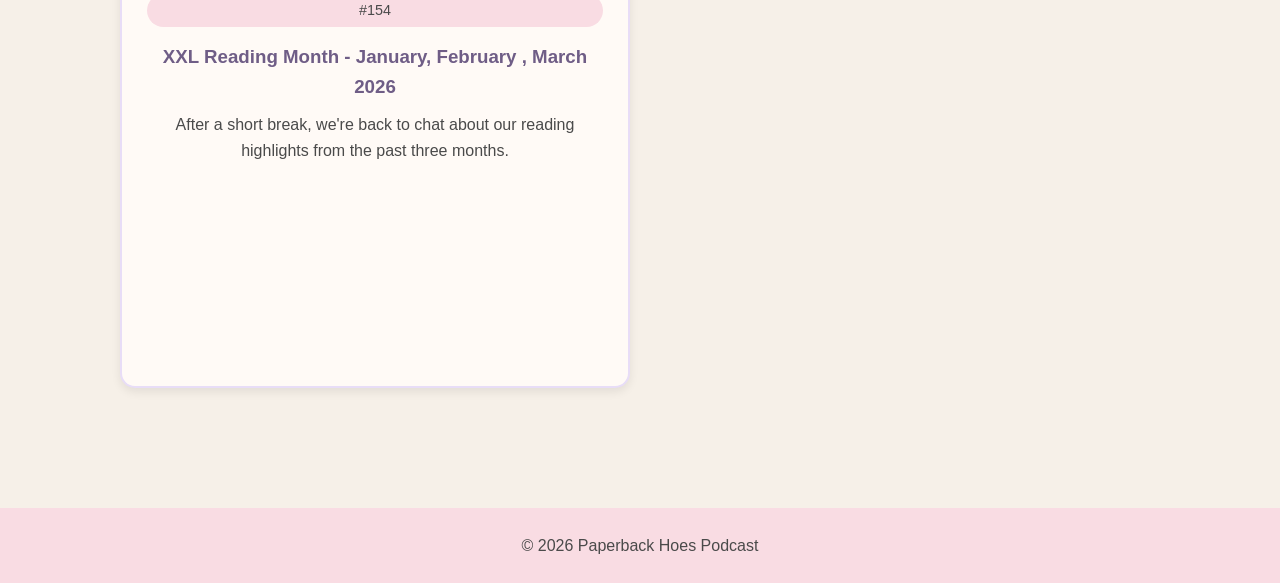
==== commit 075b47c1: "update logos" ====
--- a/assignment3.html
+++ b/assignment3.html
@@ -10,7 +10,7 @@
 
 <header>
     <div class="logo">
-    <img src="images/cover.png" alt="Paperback Hoes Logo">
+    <img src="images/logo.jpeg" alt="Paperback Hoes Logo">
     <span>Paperback Hoes</span>
 </div>
 
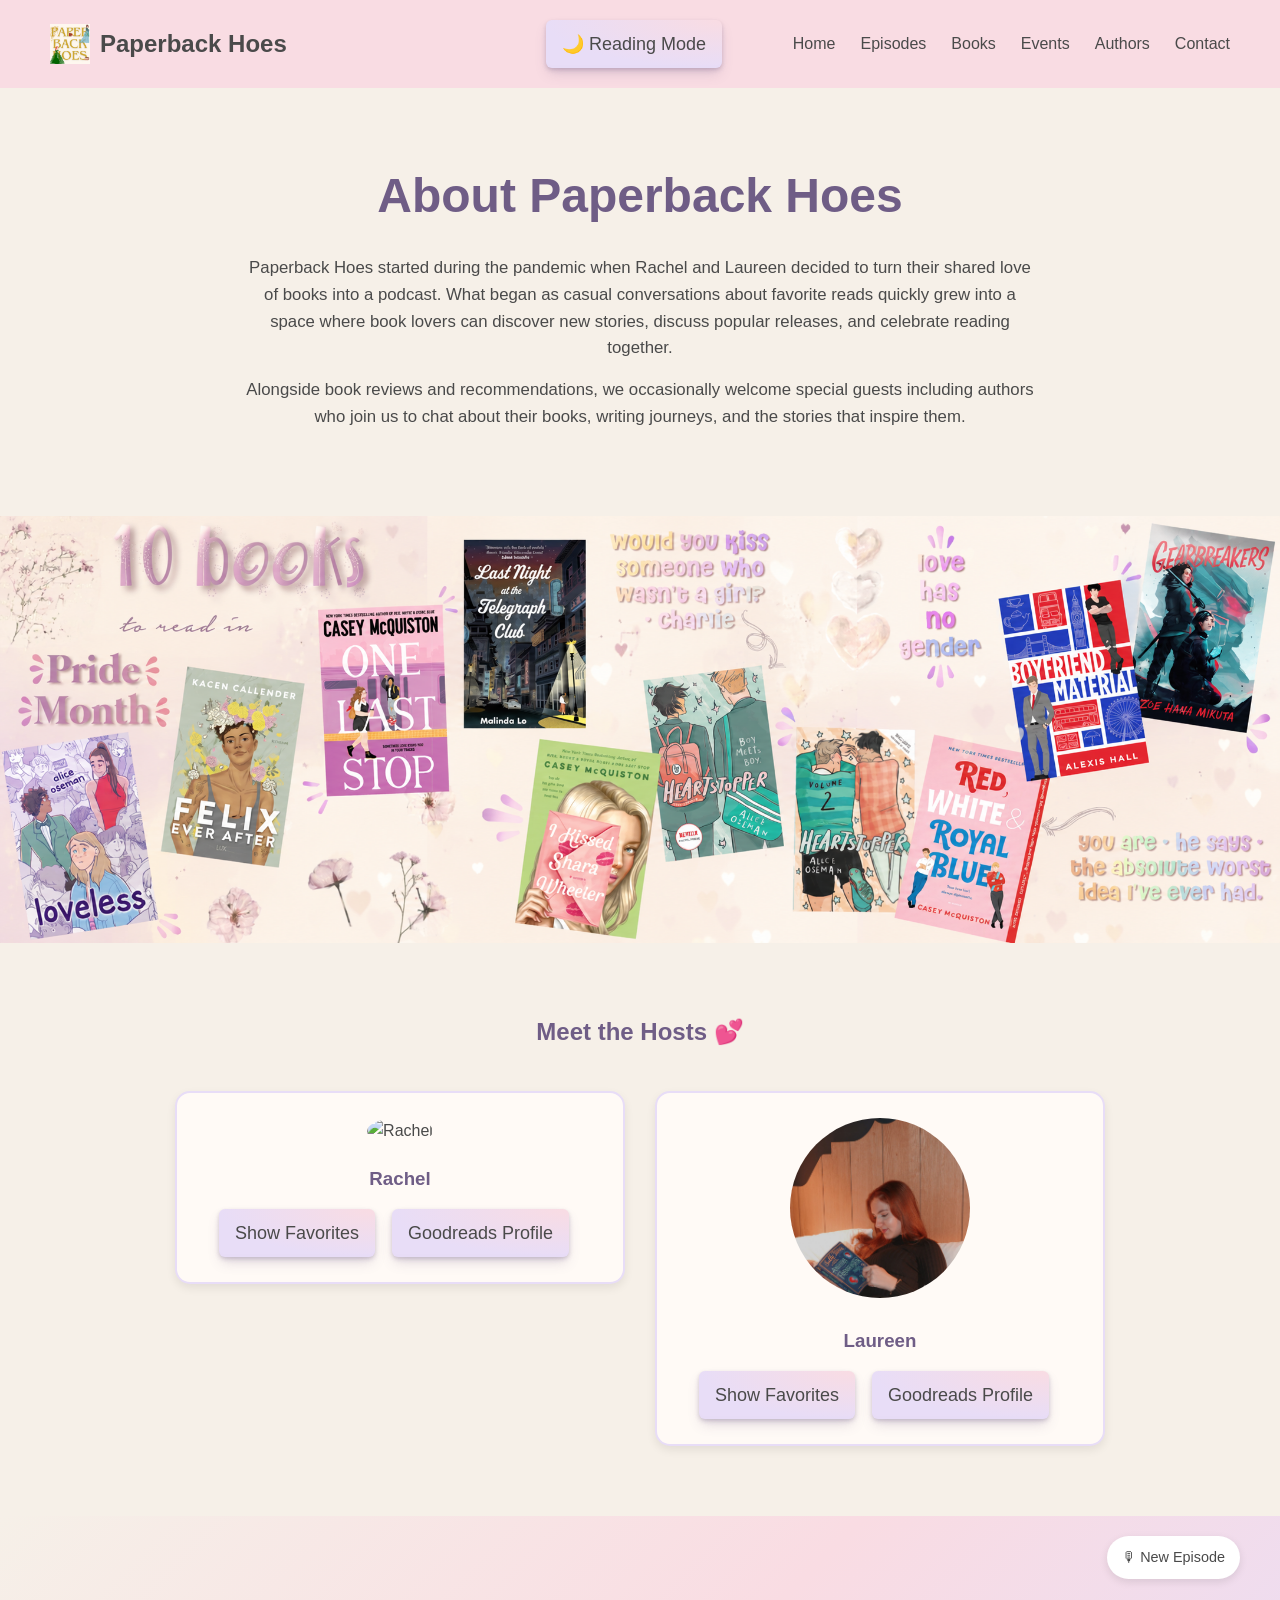
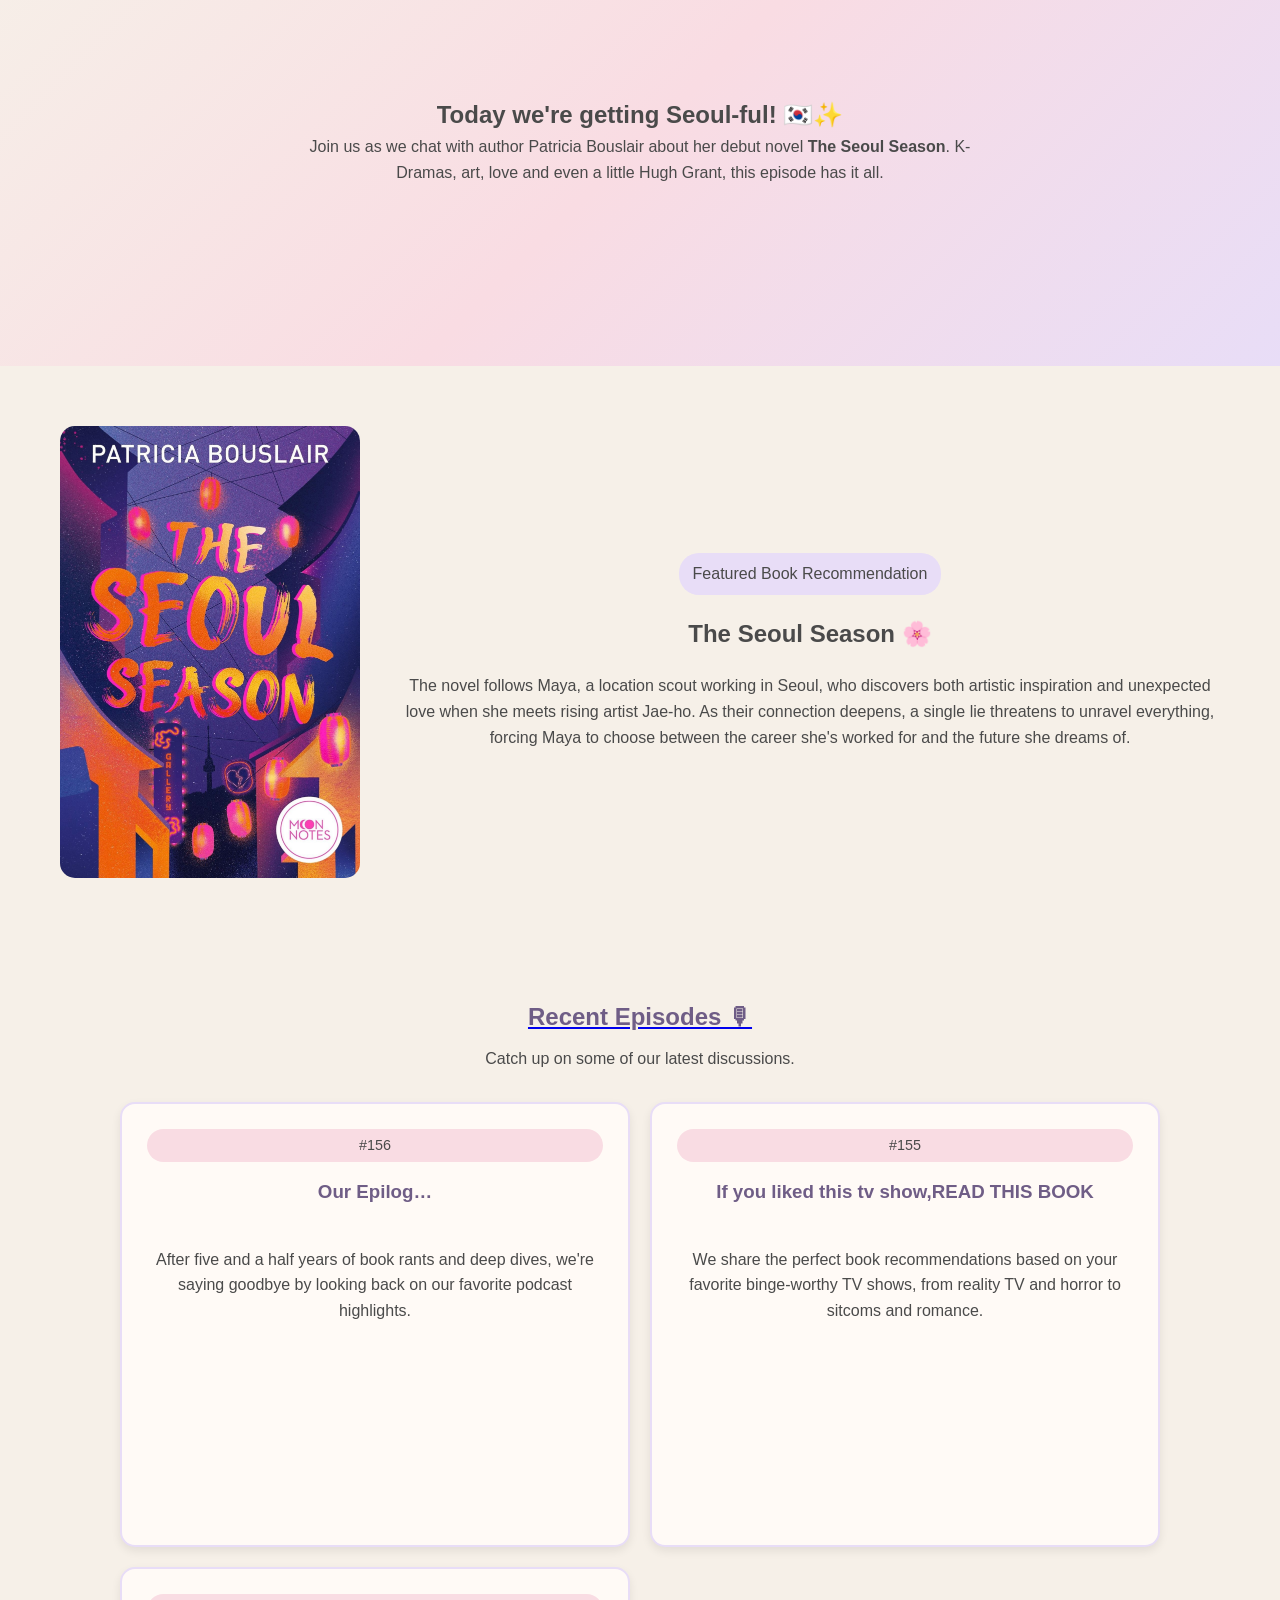
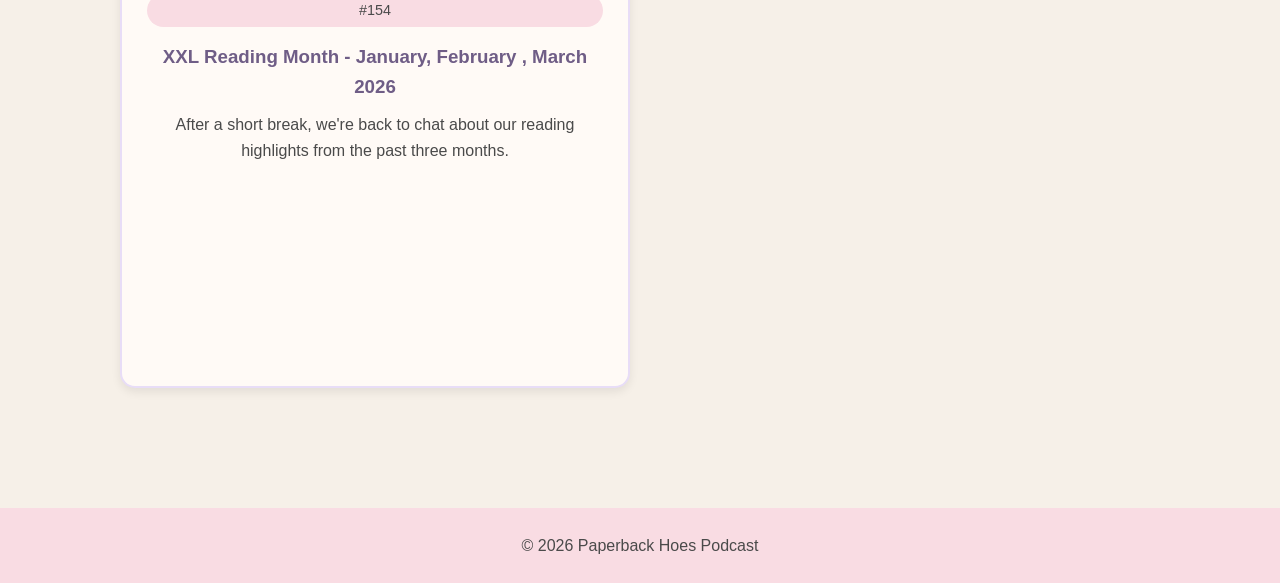
==== commit fc201ea8: "change contact page location" ====
--- a/assignment3.html
+++ b/assignment3.html
@@ -23,9 +23,9 @@
             <li><a href="http://127.0.0.1:5500/assignment3.html">Home</a></li>
             <li><a href="http://127.0.0.1:5500/Episodes.html">Episodes</a></li>
             <li><a href="http://127.0.0.1:5500/Books.html">Books</a></li>
-            <li><a href="http://127.0.0.1:5500/Contact.html">Contact</a></li>
             <li><a href="http://127.0.0.1:5500/Events.html">Events</a></li>
             <li><a href="http://127.0.0.1:5500/Authors.html">Authors</a></li>
+            <li><a href="http://127.0.0.1:5500/Contact.html">Contact</a></li>
         </ul>
     </nav>
 </header>
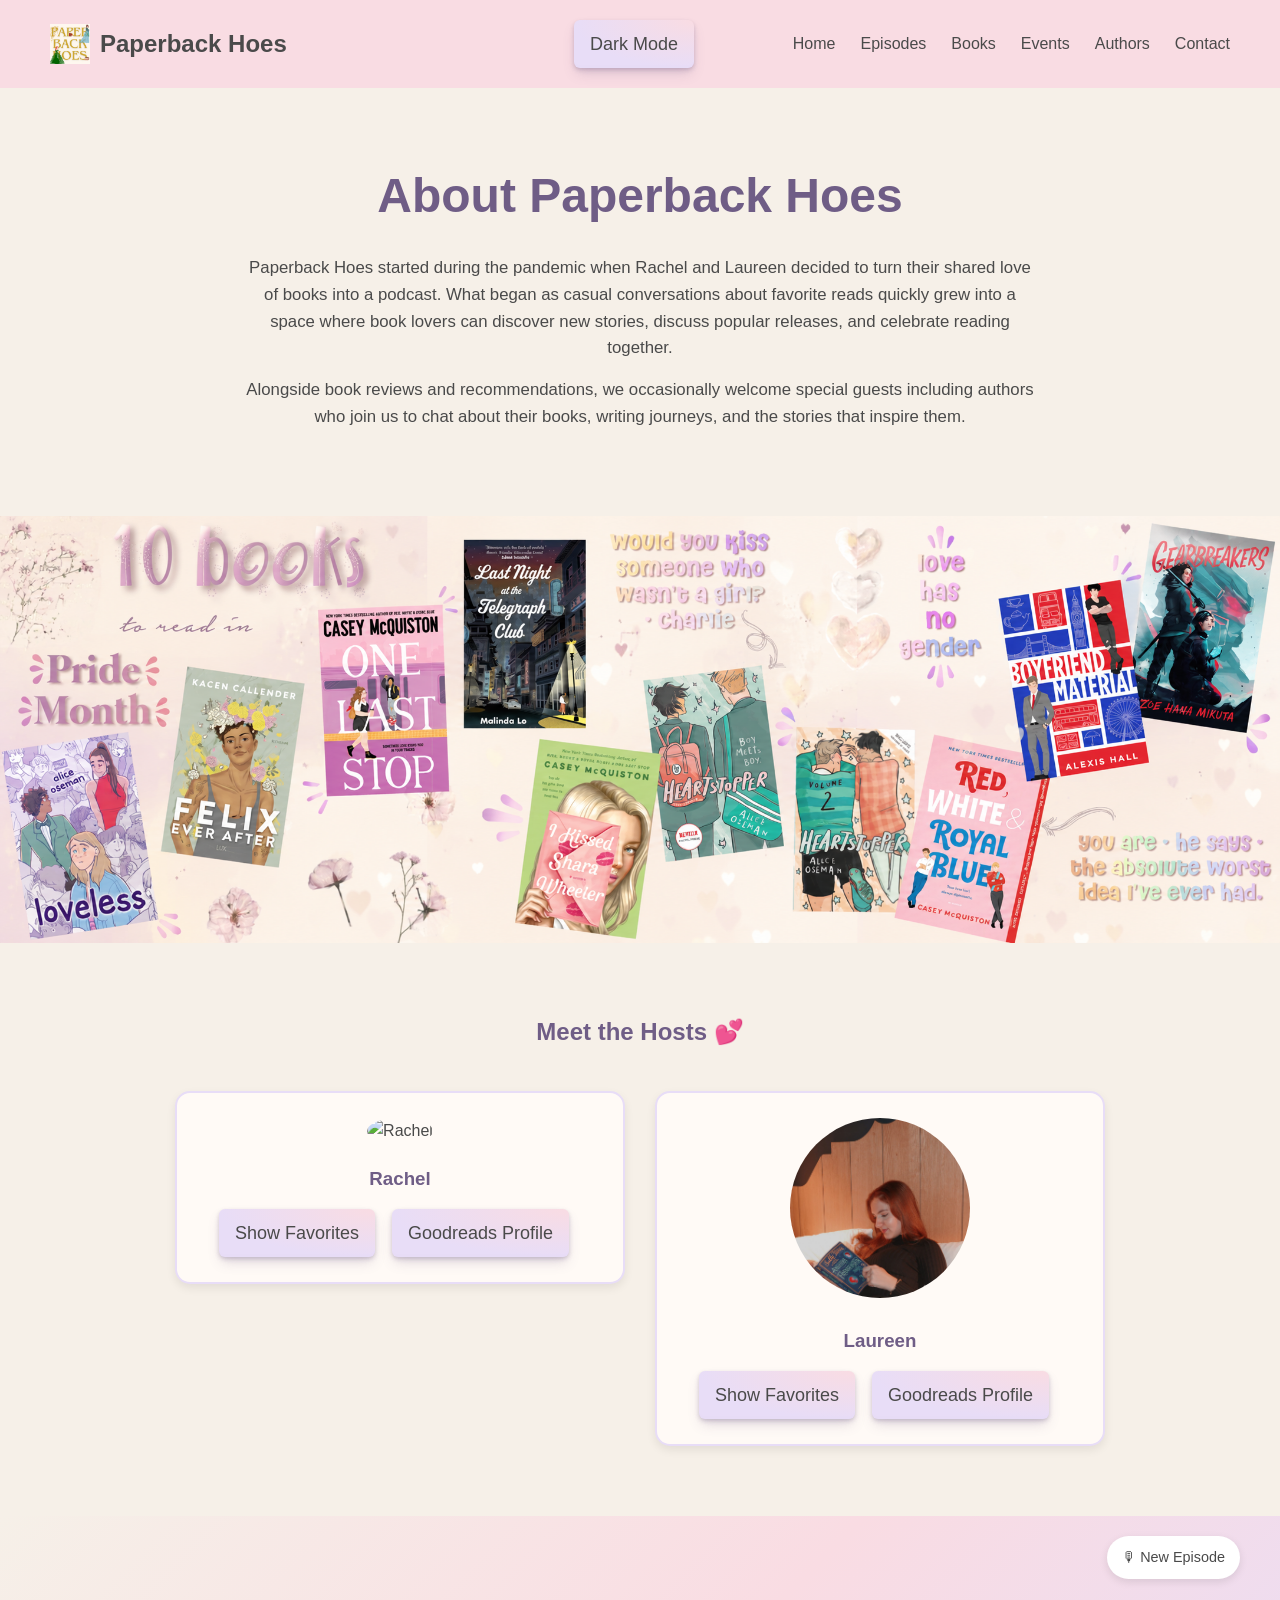
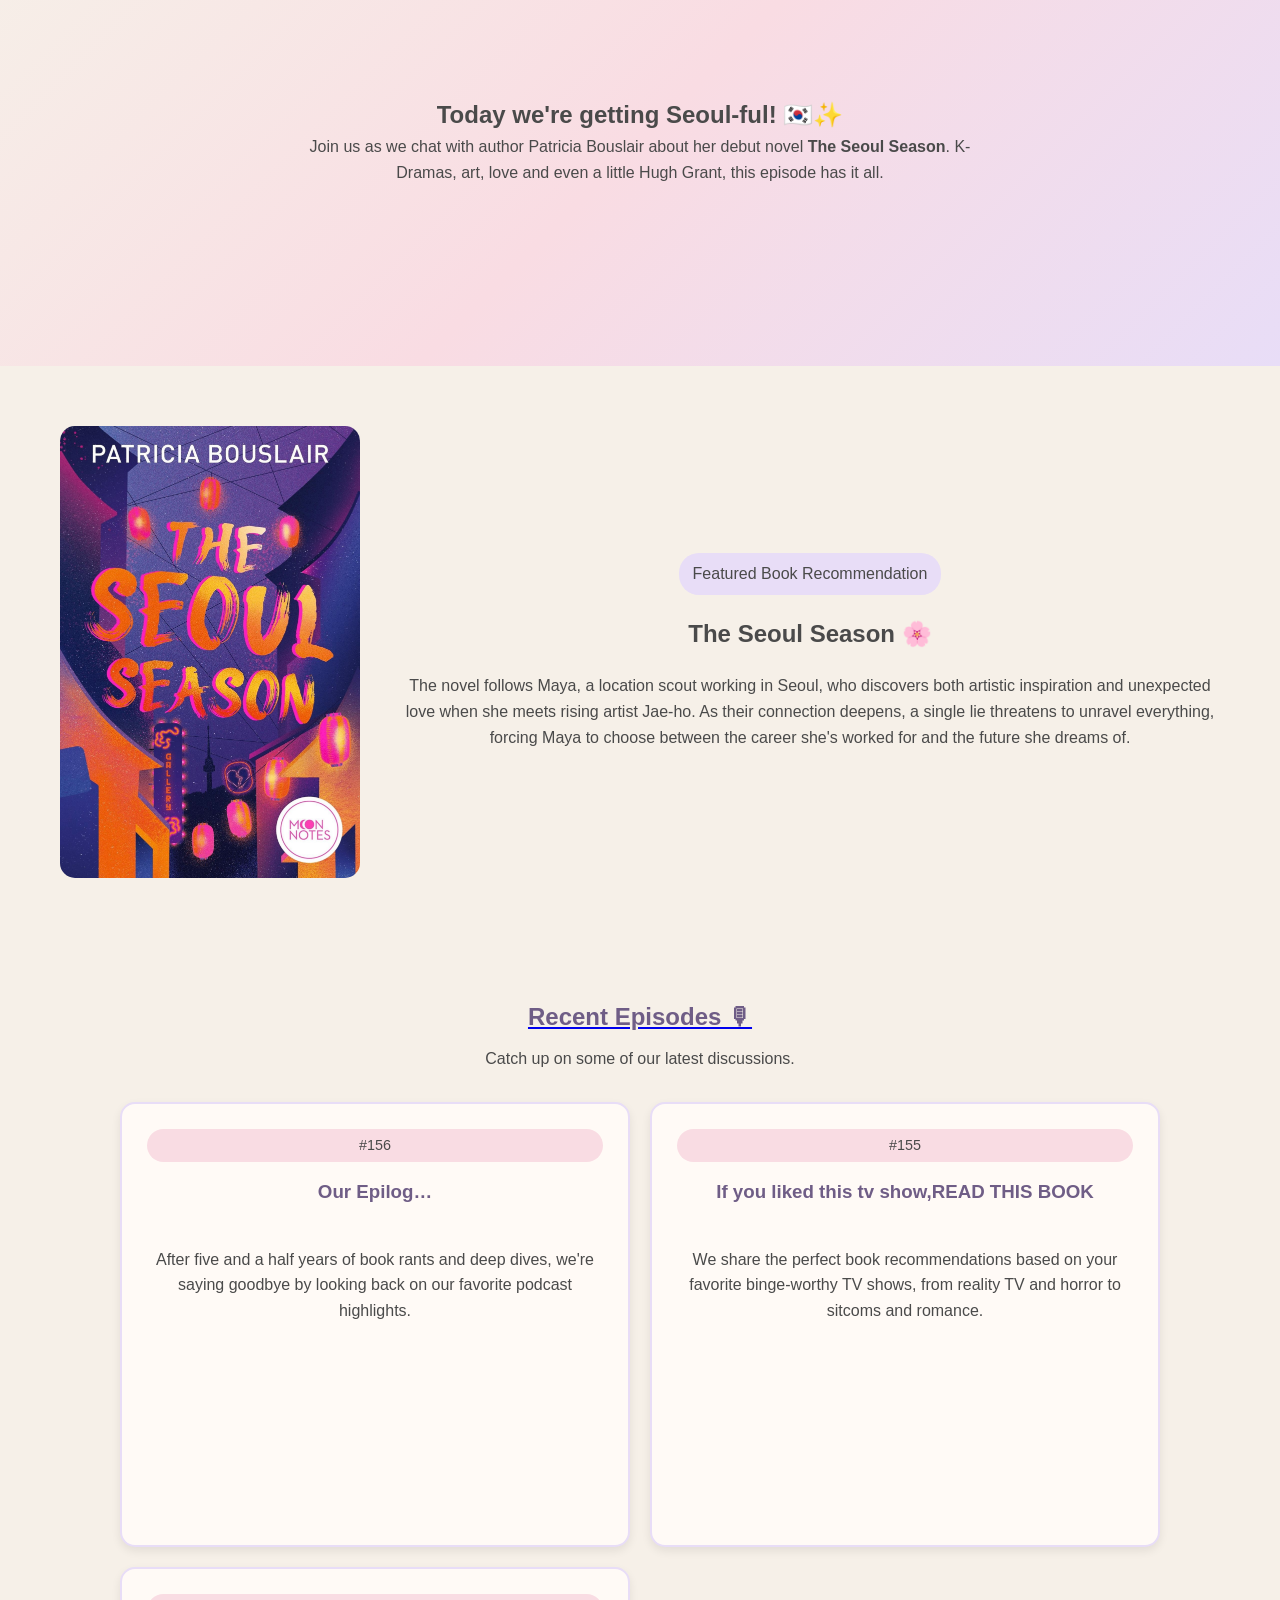
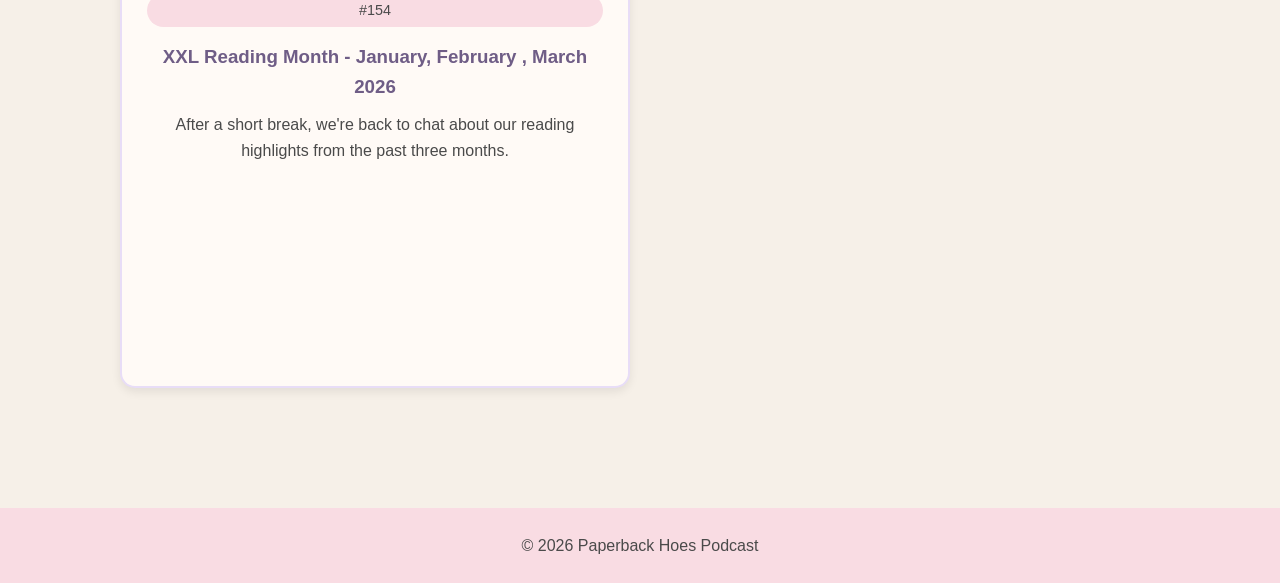
==== commit fc0faef0: "change to Dark Mode" ====
--- a/assignment3.html
+++ b/assignment3.html
@@ -15,7 +15,7 @@
 </div>
 
 <button class="button-29" id="themeBtn">
-    🌙 Reading Mode
+    Dark Mode
 </button>
 
     <nav>
--- a/css/style_assignment3.css
+++ b/css/style_assignment3.css
@@ -528,11 +528,21 @@
     }
 }
 
-@media(max-width:768px){
+@media(max-width:900px){
 
     header{
+        display:flex;
         flex-direction:column;
         gap:15px;
+    }
+
+    #themeBtn{
+        order:2;
+    }
+
+    nav{
+        order:3; 
+        width:100%;
     }
 
     .episode{
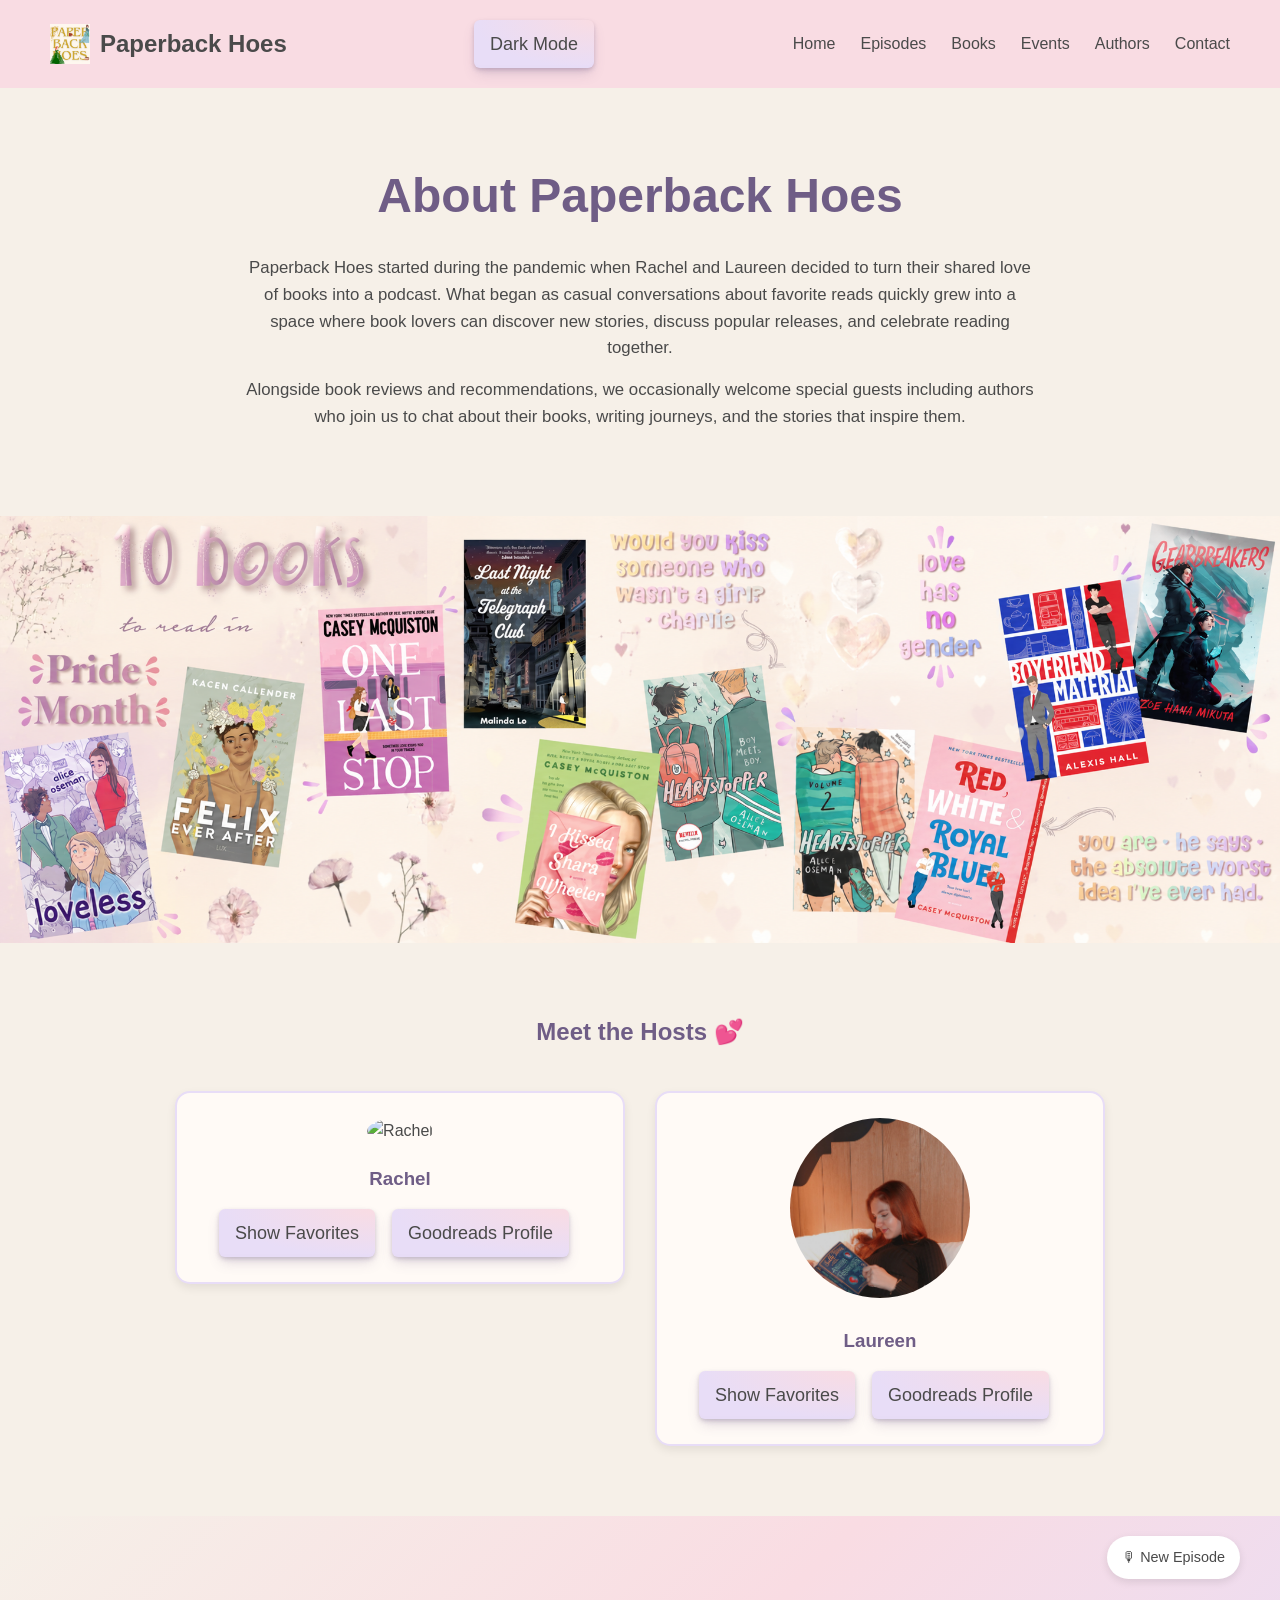
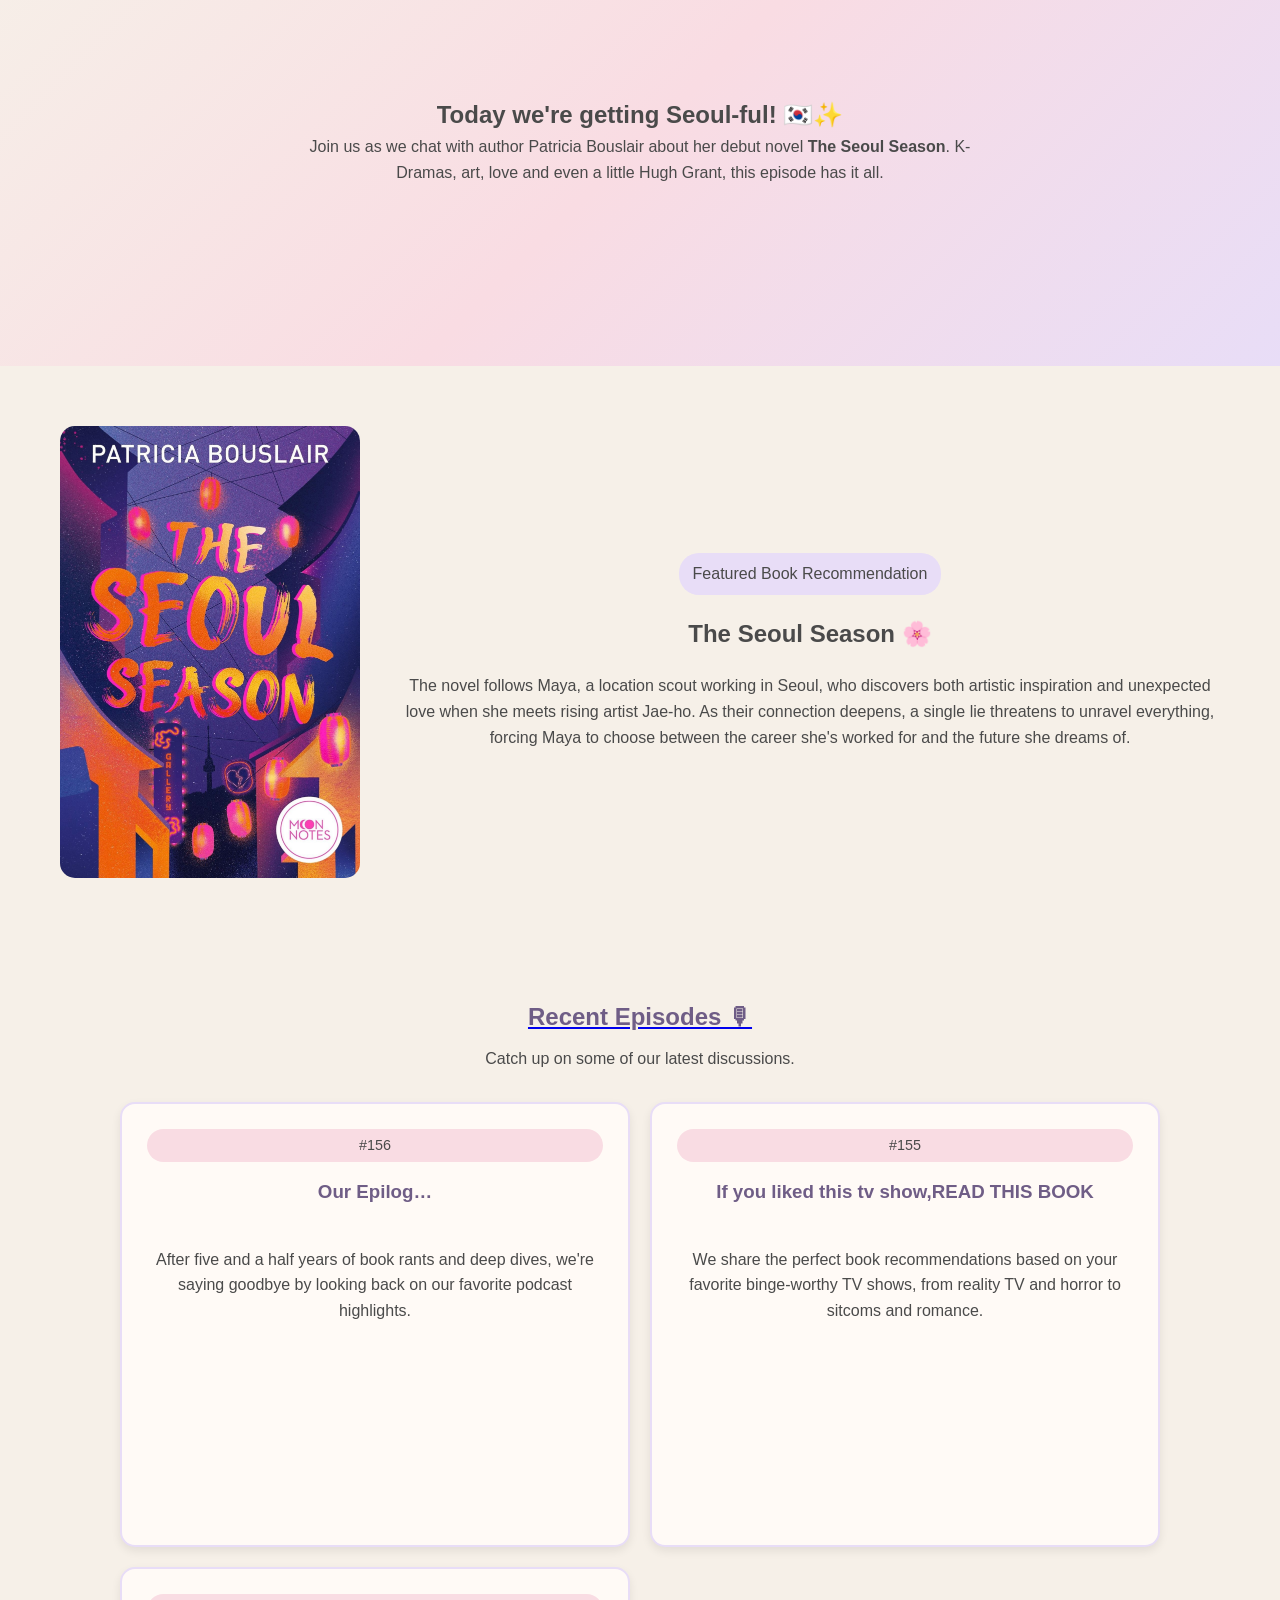
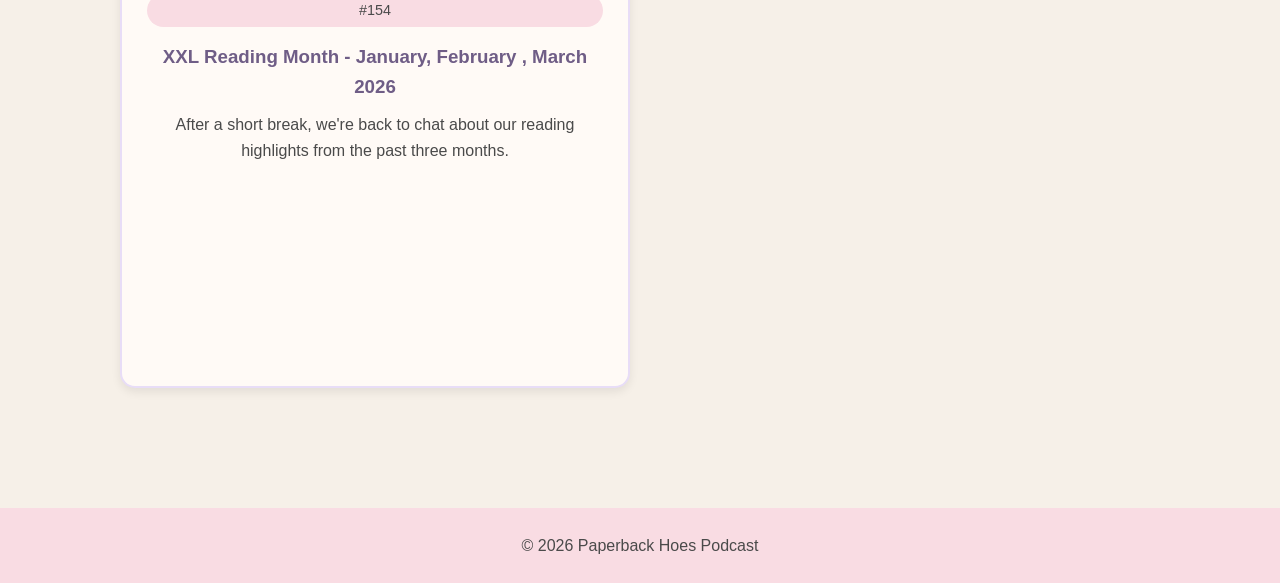
==== commit f060187d: "try out menu interface on page" ====
--- a/assignment3.html
+++ b/assignment3.html
@@ -18,7 +18,13 @@
     Dark Mode
 </button>
 
-    <nav>
+<button class="menu-toggle" id="menuToggle" aria-label="open menu">
+        <span></span>
+        <span></span>
+        <span></span>
+</button>
+
+    <nav id="mainNav">
         <ul>
             <li><a href="http://127.0.0.1:5500/assignment3.html">Home</a></li>
             <li><a href="http://127.0.0.1:5500/Episodes.html">Episodes</a></li>
--- a/css/style_assignment3.css
+++ b/css/style_assignment3.css
@@ -19,10 +19,10 @@
     background:#F9DCE3;
     padding:20px 50px;
 
-    display:grid;
-    grid-template-columns: minmax(0, 1fr) auto minmax(0, 1fr);
+    display:flex;
+    justify-content:space-between;
     align-items:center;
-    gap: 20px;
+    position: relative;
 }
 
 .logo{
@@ -31,13 +31,34 @@
     gap:10px;
     font-size:1.5rem;
     font-weight:bold;
-    justify-self:start;
 }
 
 .logo img{
     width:40px;
     height:40px;
     object-fit:cover;
+}
+
+.menu-toggle{
+    display:none;
+    flex-direction:column;
+    justify-content:space-between;
+    width:28px;
+    height:20px;
+    background:none;
+    border:none;
+    cursor:pointer;
+    padding:0;
+    z-index:20;
+}
+
+.menu-toggle span{
+    display:block;
+    width:100%;
+    height:3px;
+    background:#4a4a4a;
+    border-radius:2px;
+    transition:0.3s ease;
 }
 
 body.dark-mode{
@@ -530,19 +551,46 @@
 
 @media(max-width:900px){
 
-    header{
+    .menu-toggle{
         display:flex;
+    }
+
+    nav{
+        position:absolute;
+        top:100%;
+        left:0;
+        width:100%;
+         background:#F9DCE3;
+        max-height:0;
+        overflow:hidden;
+        transition:max-height 0.35s ease;
+        z-index:15;
+    }
+
+    nav.open{
+        max-height:400px;
+    }
+
+    nav ul{
         flex-direction:column;
-        gap:15px;
-    }
-
-    #themeBtn{
-        order:2;
-    }
-
-    nav{
-        order:3; 
-        width:100%;
+        align-items:center;
+        gap:0;
+        padding: 10px 0 20px; 
+    }
+
+    nav ul li a{
+        display:block;
+        padding:12px 0;
+    }
+
+    .menu-toggle.active span:nth-child(1){
+        transform: translateY(8.5px) rotate(45deg);
+    }
+    .menu-toggle.active span:nth-child(2){
+        opacity:0;
+    }
+    .menu-toggle.active span:nth-child(3){
+        transform: translateY(-8.5px) rotate(-45deg);
     }
 
     .episode{
